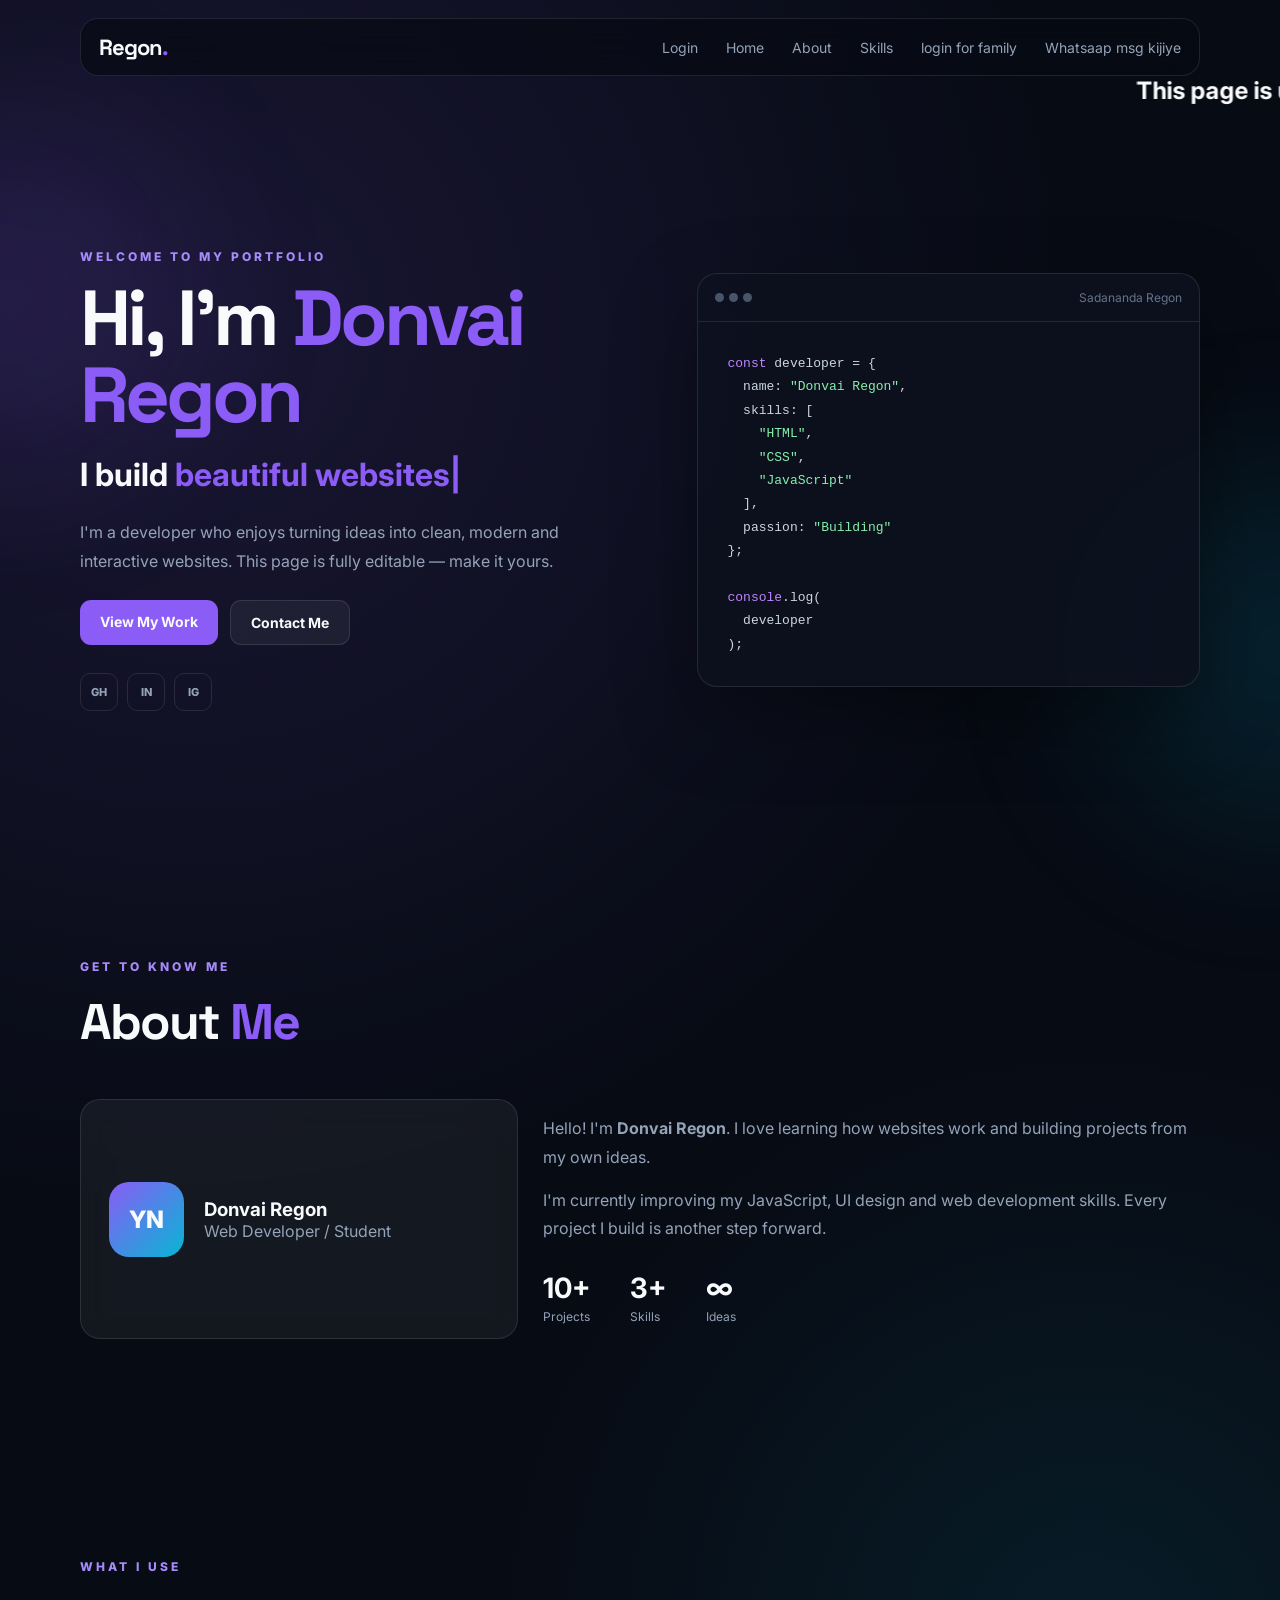
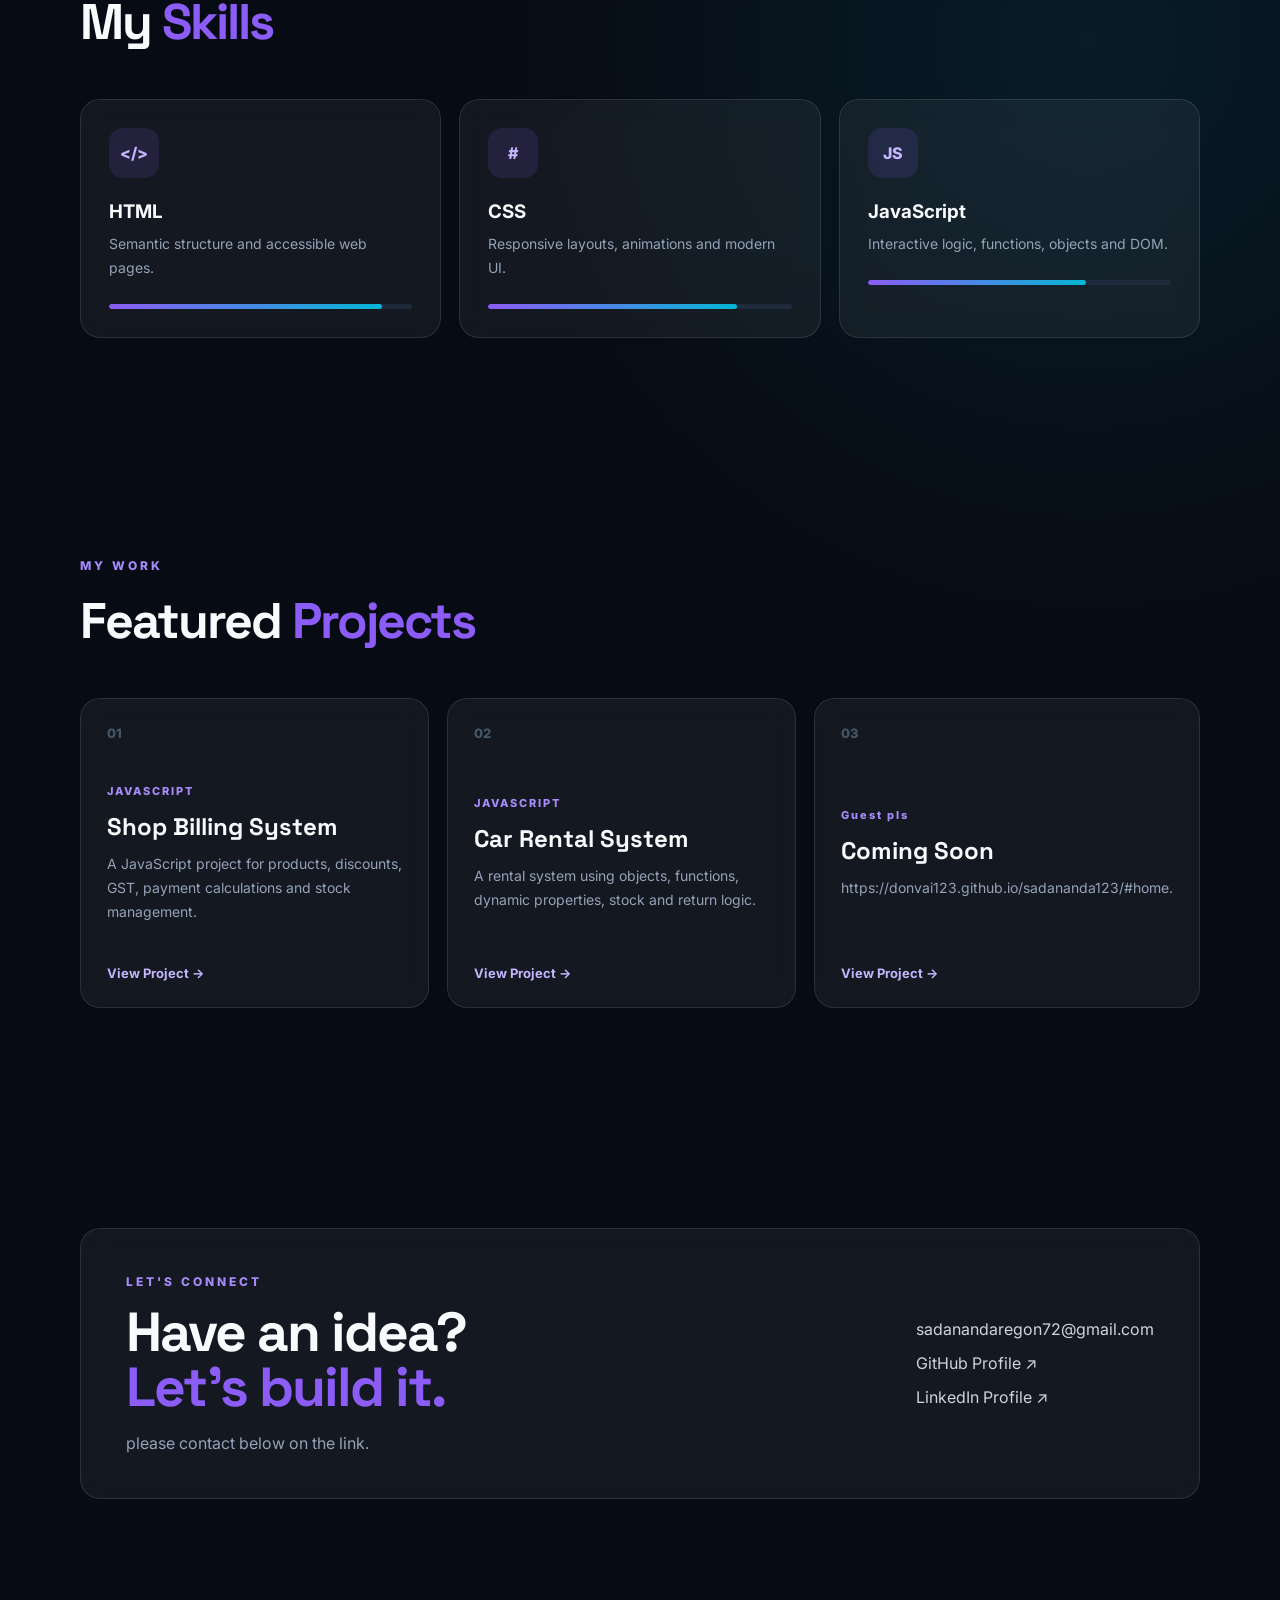
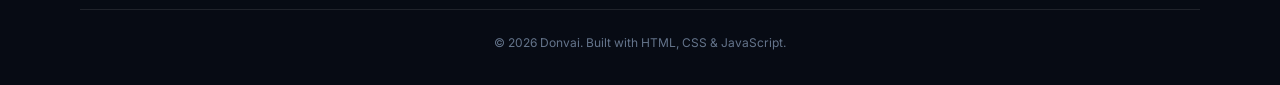
==== index.html @ 8dc0e6aa "Update login link for family to use full URL" ====
<!DOCTYPE html>
<html lang="en">
<head>
    <meta charset="UTF-8">
    <meta name="viewport" content="width=device-width, initial-scale=1.0">
    <meta name="description" content="Personal portfolio website">
    <title>Welcome To Donvai Regon | sada.regon</title>
 <link rel="stylesheet"href="style.css">
</head>
<body>

    <div class="bg-glow glow-one"></div>
    <div class="bg-glow glow-two"></div>

    <header class="navbar">
        <a href="#home" class="logo">Regon<span>.</span></a>
        

        <button class="menu-btn" id="menuBtn" aria-label="Open menu">
            <span></span><span></span><span></span>
        </button>

        <nav id="navLinks">
            <a href="login">Login</a>
            <a href="https://github.com/Donvai123/regon.sada">Home</a>
            <a href="#about">About</a>
            <a href="#skills">Skills</a>
            <a href="https://donvai123.github.io/regon.sada/donl/index2.html">login for family</a>
            <a href="https://wa.me/917086222528" target="_blank">Whatsaap msg kijiye</a>
        </nav>
    </header>
    <h2>
            <marquee style=color:"purple">This page is under maintanance and I'm still working on this page.  এই পেজটো বৰ্তমান আপদেট চলি আছে ।</marquee>
        </h2>

    <main>
        <section class="hero section" id="home">
            <div class="hero-content">
                <p class="eyebrow">WELCOME TO MY PORTFOLIO</p>
                <h1>Hi, I'm <span>Donvai Regon</span></h1>
                <h2>I build <span id="typingText"></span><span class="cursor">|</span></h2>
                <p class="hero-text">
                    I'm a developer who enjoys turning ideas into clean, modern and
                    interactive websites. This page is fully editable — make it yours.
                </p>

                <div class="hero-buttons">
                    <a href="#projects" class="btn primary">View My Work</a>
                    <a href="#contact" class="btn secondary">Contact Me</a>
                </div>

                <div class="socials">
                    <a href="#" aria-label="GitHub">GH</a>
                    <a href="#" aria-label="LinkedIn">IN</a>
                    <a href="#" aria-label="Instagram">IG</a>
                </div>
            </div>

            <div class="hero-card">
                <div class="code-window">
                    <div class="window-top">
                        <div><i></i><i></i><i></i></div>
                        <span>Sadananda Regon</span>
                    </div>
                    <pre><code><span class="purple">const</span> developer = {
  name: <span class="green">"Donvai Regon"</span>,
  skills: [
    <span class="green">"HTML"</span>,
    <span class="green">"CSS"</span>,
    <span class="green">"JavaScript"</span>
  ],
  passion: <span class="green">"Building"</span>
};

<span class="purple">console</span>.log(
  developer
);</code></pre>
                </div>
            </div>
        </section>

        <section class="section about" id="about">
            <div class="section-heading">
                <p class="eyebrow">GET TO KNOW ME</p>
                <h2>About <span>Me</span></h2>
            </div>

            <div class="about-grid">
                <div class="about-card">
                    <div class="profile-placeholder">YN</div>
                    <div>
                        <h3>Donvai Regon</h3>
                        <p>Web Developer / Student</p>
                    </div>
                </div>

                <div class="about-text">
                    <p>
                        Hello! I'm <strong>Donvai Regon</strong>. I love learning how websites
                        work and building projects from my own ideas.
                    </p>
                    <p>
                        I'm currently improving my JavaScript, UI design and web development
                        skills. Every project I build is another step forward.
                    </p>

                    <div class="stats">
                        <div><strong>10+</strong><span>Projects</span></div>
                        <div><strong>3+</strong><span>Skills</span></div>
                        <div><strong>∞</strong><span>Ideas</span></div>
                    </div>
                </div>
            </div>
        </section>

        <section class="section" id="skills">
            <div class="section-heading">
                <p class="eyebrow">WHAT I USE</p>
                <h2>My <span>Skills</span></h2>
            </div>

            <div class="skills-grid">
                <div class="skill-card">
                    <div class="skill-icon">&lt;/&gt;</div>
                    <h3>HTML</h3>
                    <p>Semantic structure and accessible web pages.</p>
                    <div class="skill-bar"><span style="width: 90%"></span></div>
                </div>

                <div class="skill-card">
                    <div class="skill-icon">#</div>
                    <h3>CSS</h3>
                    <p>Responsive layouts, animations and modern UI.</p>
                    <div class="skill-bar"><span style="width: 82%"></span></div>
                </div>

                <div class="skill-card">
                    <div class="skill-icon">JS</div>
                    <h3>JavaScript</h3>
                    <p>Interactive logic, functions, objects and DOM.</p>
                    <div class="skill-bar"><span style="width: 72%"></span></div>
                </div>
            </div>
        </section>

        <section class="section" id="projects">
            <div class="section-heading">
                <p class="eyebrow">MY WORK</p>
                <h2>Featured <span>Projects</span></h2>
            </div>

            <div class="projects-grid">
                <article class="project-card">
                    <div class="project-number">01</div>
                    <div>
                        <p class="project-tag">JAVASCRIPT</p>
                        <h3>Shop Billing System</h3>
                        <p>
                            A JavaScript project for products, discounts, GST,
                            payment calculations and stock management.
                        </p>
                    </div>
                    <a href="#" class="project-link">View Project →</a>
                </article>

                <article class="project-card">
                    <div class="project-number">02</div>
                    <div>
                        <p class="project-tag">JAVASCRIPT</p>
                        <h3>Car Rental System</h3>
                        <p>
                            A rental system using objects, functions, dynamic
                            properties, stock and return logic.
                        </p>
                    </div>
                    <a href="#" class="project-link">View Project →</a>
                </article>

                <article class="project-card">
                    <div class="project-number">03</div>
                    <div>
                        <p class="project-tag">Guest pls</p>
                        <h3>Coming Soon</h3>
                        <p>
                            https://donvai123.github.io/sadananda123/#home.
                        </p>
                    </div>
                    <a href="#" class="project-link">View Project →</a>
                </article>
            </div>
        </section>

        <section class="section contact" id="contact">
            <div class="contact-box">
                <div>
                    <p class="eyebrow">LET'S CONNECT</p>
                    <h2>Have an idea?<br><span>Let's build it.</span></h2>
                    <p>please contact below on the link.</p>
                </div>

                <div class="contact-details">
                    <a href="mailto:you@example.com">sadanandaregon72@gmail.com</a>
                    <a href="#" target="_blank">GitHub Profile ↗</a>
                    <a href="#" target="_blank">LinkedIn Profile ↗</a>
                </div>
            </div>
        </section>
    </main>

    <footer>
        <p>© <span id="year"></span> Donvai. Built with HTML, CSS & JavaScript.</p>
    </footer>

    <button id="topBtn" class="top-btn" aria-label="Back to top">↑</button>

    <script>
        const typingText = document.getElementById("typingText");
const words = [
"beautiful websites",
"JavaScript projects",
"creative ideas",
"modern experiences"
];
let wordIndex = 0;
let charIndex = 0;
let deleting = false;
function typeEffect() {
const word = words[wordIndex];
 if (!deleting) {
typingText.textContent = word.substring(0, charIndex + 1);
charIndex++;
 if (charIndex === word.length) {
deleting = true;
setTimeout(typeEffect, 1300);
return;
}
} else {
typingText.textContent = word.substring(0, charIndex - 1);
charIndex--;
 if (charIndex === 0) {
deleting = false;
wordIndex = (wordIndex + 1) % words.length;
}
}
 setTimeout(typeEffect, deleting ? 45 : 80);
}
typeEffect();
const menuBtn = document.getElementById("menuBtn");
const navLinks = document.getElementById("navLinks");menuBtn.addEventListener("click", () => {
navLinks.classList.toggle("open");
});
document.querySelectorAll("#navLinks a").forEach(link => {
link.addEventListener("click", () => {
navLinks.classList.remove("open");
});
});
const topBtn = document.getElementById("topBtn");
window.addEventListener("scroll", () => {
if (window.scrollY > 450) {
topBtn.classList.add("show");
} else {
topBtn.classList.remove("show");
}
});
topBtn.addEventListener("click", () => {
window.scrollTo({
top: 0,
behavior: "smooth"
});
});
document.getElementById("year").textContent = new Date().getFullYear();
    </script>
</body>
</html>
---- style.css ----
@import url('https://fonts.googleapis.com/css2?family=Inter:wght@400;500;600;700;800&family=Space+Grotesk:wght@500;600;700&display=swap');

* {
    box-sizing: border-box;
    margin: 0;
    padding: 0;
}

html {
    scroll-behavior: smooth;
}

:root {
    --bg: #070b14;
    --card: rgba(255, 255, 255, 0.055);
    --border: rgba(255, 255, 255, 0.10);
    --text: #f8fafc;
    --muted: #94a3b8;
    --accent: #8b5cf6;
    --accent-2: #06b6d4;
}

body {
    min-height: 100vh;
    background:
        radial-gradient(circle at 15% 10%, rgba(139, 92, 246, 0.14), transparent 28%),
        radial-gradient(circle at 85% 50%, rgba(6, 182, 212, 0.10), transparent 30%),
        var(--bg);
    color: var(--text);
    font-family: "Inter", sans-serif;
    overflow-x: hidden;
}

a {
    color: inherit;
    text-decoration: none;
}

.bg-glow {
    position: fixed;
    width: 320px;
    height: 320px;
    border-radius: 50%;
    filter: blur(100px);
    opacity: .16;
    pointer-events: none;
    z-index: -1;
}

.glow-one {
    background: var(--accent);
    top: 15%;
    left: -160px;
}

.glow-two {
    background: var(--accent-2);
    right: -160px;
    bottom: 10%;
}

.navbar {
    width: min(1120px, 92%);
    margin: 18px auto 0;
    padding: 14px 18px;
    border: 1px solid var(--border);
    border-radius: 18px;
    background: rgba(7, 11, 20, .72);
    backdrop-filter: blur(18px);
    display: flex;
    align-items: center;
    justify-content: space-between;
    position: sticky;
    top: 15px;
    z-index: 100;
}

.logo {
    font-family: "Space Grotesk", sans-serif;
    font-size: 22px;
    font-weight: 800;
    letter-spacing: -1px;
}

.logo span,
.section-heading span,
.hero h1 span,
.hero h2 span,
.contact-box h2 span {
    color: var(--accent);
}

nav {
    display: flex;
    gap: 28px;
}

nav a {
    color: var(--muted);
    font-size: 14px;
    transition: .25s;
}

nav a:hover {
    color: white;
}

.menu-btn {
    display: none;
    background: none;
    border: 0;
    cursor: pointer;
}

.menu-btn span {
    display: block;
    width: 25px;
    height: 2px;
    background: white;
    margin: 5px;
}

.section {
    width: min(1120px, 92%);
    margin: auto;
    padding: 110px 0;
}

.hero {
    min-height: 82vh;
    display: grid;
    grid-template-columns: 1.05fr .95fr;
    align-items: center;
    gap: 60px;
}

.eyebrow {
    color: #a78bfa;
    font-size: 12px;
    font-weight: 800;
    letter-spacing: 3px;
    margin-bottom: 16px;
}

.hero h1 {
    font-family: "Space Grotesk", sans-serif;
    font-size: clamp(45px, 7vw, 78px);
    line-height: .98;
    letter-spacing: -4px;
}

.hero h2 {
    margin-top: 22px;
    font-size: clamp(22px, 3vw, 32px);
}

.cursor {
    color: var(--accent-2);
    animation: blink .8s infinite;
}

@keyframes blink {
    50% { opacity: 0; }
}

.hero-text {
    max-width: 600px;
    color: var(--muted);
    line-height: 1.8;
    margin: 24px 0;
}

.hero-buttons {
    display: flex;
    flex-wrap: wrap;
    gap: 12px;
}

.btn {
    padding: 13px 20px;
    border-radius: 11px;
    font-weight: 700;
    font-size: 14px;
    transition: .25s;
}

.btn.primary {
    background: var(--accent);
}

.btn.primary:hover {
    transform: translateY(-3px);
    box-shadow: 0 12px 35px rgba(139, 92, 246, .3);
}

.btn.secondary {
    border: 1px solid var(--border);
    background: var(--card);
}

.btn.secondary:hover {
    border-color: rgba(139, 92, 246, .5);
    transform: translateY(-3px);
}

.socials {
    display: flex;
    gap: 9px;
    margin-top: 28px;
}

.socials a {
    width: 38px;
    height: 38px;
    display: grid;
    place-items: center;
    border: 1px solid var(--border);
    border-radius: 10px;
    color: var(--muted);
    font-size: 11px;
    font-weight: 800;
    transition: .25s;
}

.socials a:hover {
    color: white;
    border-color: var(--accent);
    transform: translateY(-3px);
}

.hero-card {
    animation: float 5s ease-in-out infinite;
}

@keyframes float {
    50% { transform: translateY(-10px); }
}

.code-window {
    overflow: hidden;
    border: 1px solid var(--border);
    border-radius: 20px;
    background: rgba(13, 18, 30, .88);
    box-shadow: 0 30px 80px rgba(0, 0, 0, .35);
}

.window-top {
    height: 48px;
    padding: 0 17px;
    border-bottom: 1px solid var(--border);
    display: flex;
    align-items: center;
    justify-content: space-between;
    color: #64748b;
    font-size: 12px;
}

.window-top i {
    display: inline-block;
    width: 9px;
    height: 9px;
    border-radius: 50%;
    background: #475569;
    margin-right: 5px;
}

pre {
    padding: 30px;
    overflow-x: auto;
    color: #cbd5e1;
    line-height: 1.8;
    font-size: 13px;
}

.purple { color: #c084fc; }
.green { color: #86efac; }

.section-heading {
    margin-bottom: 45px;
}

.section-heading h2 {
    font-family: "Space Grotesk", sans-serif;
    font-size: clamp(35px, 5vw, 50px);
    letter-spacing: -2px;
}

.about-grid {
    display: grid;
    grid-template-columns: .8fr 1.2fr;
    gap: 25px;
}

.about-card,
.skill-card,
.project-card,
.contact-box {
    border: 1px solid var(--border);
    background: var(--card);
    backdrop-filter: blur(14px);
    border-radius: 20px;
}

.about-card {
    padding: 28px;
    display: flex;
    align-items: center;
    gap: 20px;
}

.profile-placeholder {
    width: 75px;
    height: 75px;
    border-radius: 20px;
    display: grid;
    place-items: center;
    background: linear-gradient(135deg, var(--accent), var(--accent-2));
    font-size: 24px;
    font-weight: 800;
}

.about-card p,
.about-text p {
    color: var(--muted);
}

.about-text {
    padding: 15px 0;
}

.about-text p {
    line-height: 1.8;
    margin-bottom: 14px;
}

.stats {
    display: flex;
    gap: 40px;
    margin-top: 28px;
}

.stats div {
    display: flex;
    flex-direction: column;
}

.stats strong {
    font-size: 28px;
}

.stats span {
    color: var(--muted);
    font-size: 12px;
    margin-top: 4px;
}

.skills-grid,
.projects-grid {
    display: grid;
    grid-template-columns: repeat(3, 1fr);
    gap: 18px;
}

.skill-card {
    padding: 28px;
    transition: .3s;
}

.skill-card:hover,
.project-card:hover {
    transform: translateY(-7px);
    border-color: rgba(139, 92, 246, .45);
}

.skill-icon {
    width: 50px;
    height: 50px;
    border-radius: 14px;
    display: grid;
    place-items: center;
    background: rgba(139, 92, 246, .13);
    color: #c4b5fd;
    font-weight: 800;
    margin-bottom: 22px;
}

.skill-card h3 {
    margin-bottom: 9px;
}

.skill-card p,
.project-card p {
    color: var(--muted);
    line-height: 1.7;
    font-size: 14px;
}

.skill-bar {
    height: 5px;
    background: #1e293b;
    border-radius: 20px;
    overflow: hidden;
    margin-top: 24px;
}

.skill-bar span {
    display: block;
    height: 100%;
    background: linear-gradient(90deg, var(--accent), var(--accent-2));
    border-radius: inherit;
}

.project-card {
    min-height: 310px;
    padding: 26px;
    display: flex;
    flex-direction: column;
    justify-content: space-between;
    transition: .3s;
}

.project-number {
    color: #475569;
    font-size: 13px;
    font-weight: 800;
}

.project-tag {
    color: #a78bfa !important;
    font-size: 11px !important;
    font-weight: 800;
    letter-spacing: 2px;
    margin-bottom: 10px;
}

.project-card h3 {
    font-family: "Space Grotesk", sans-serif;
    font-size: 24px;
    margin-bottom: 10px;
}

.project-link {
    color: #c4b5fd;
    font-size: 13px;
    font-weight: 700;
}

.contact-box {
    padding: 45px;
    display: flex;
    align-items: center;
    justify-content: space-between;
    gap: 30px;
}

.contact-box h2 {
    font-family: "Space Grotesk", sans-serif;
    font-size: clamp(35px, 5vw, 55px);
    line-height: 1;
    letter-spacing: -2px;
}

.contact-box > div > p:last-child {
    color: var(--muted);
    margin-top: 18px;
}

.contact-details {
    display: flex;
    flex-direction: column;
    gap: 14px;
}

.contact-details a {
    color: #cbd5e1;
    transition: .2s;
}

.contact-details a:hover {
    color: #a78bfa;
}

footer {
    width: min(1120px, 92%);
    margin: auto;
    padding: 25px 0 35px;
    border-top: 1px solid var(--border);
    color: #64748b;
    text-align: center;
    font-size: 12px;
}

.top-btn {
    position: fixed;
    right: 22px;
    bottom: 22px;
    width: 43px;
    height: 43px;
    border: 1px solid var(--border);
    border-radius: 12px;
    background: rgba(15, 23, 42, .85);
    color: white;
    cursor: pointer;
    opacity: 0;
    pointer-events: none;
    transition: .25s;
}

.top-btn.show {
    opacity: 1;
    pointer-events: auto;
}

@media (max-width: 800px) {
    .navbar {
        position: sticky;
    }

    .menu-btn {
        display: block;
    }

    nav {
        display: none;
        position: absolute;
        top: 65px;
        left: 0;
        width: 100%;
        padding: 18px;
        border: 1px solid var(--border);
        border-radius: 16px;
        background: rgba(7, 11, 20, .96);
        flex-direction: column;
        gap: 18px;
    }

    nav.open {
        display: flex;
    }

    .hero,
    .about-grid {
        grid-template-columns: 1fr;
    }

    .hero {
        padding-top: 75px;
    }

    .hero-card {
        order: -1;
    }

    .skills-grid,
    .projects-grid {
        grid-template-columns: 1fr;
    }

    .contact-box {
        flex-direction: column;
        align-items: flex-start;
    }

    .section {
        padding: 80px 0;
    }
}

@media (max-width: 480px) {
    .hero h1 {
        letter-spacing: -2px;
    }

    .stats {
        gap: 22px;
    }

    .contact-box {
        padding: 28px;
    }

    pre {
        padding: 20px;
        font-size: 11px;
    }
}
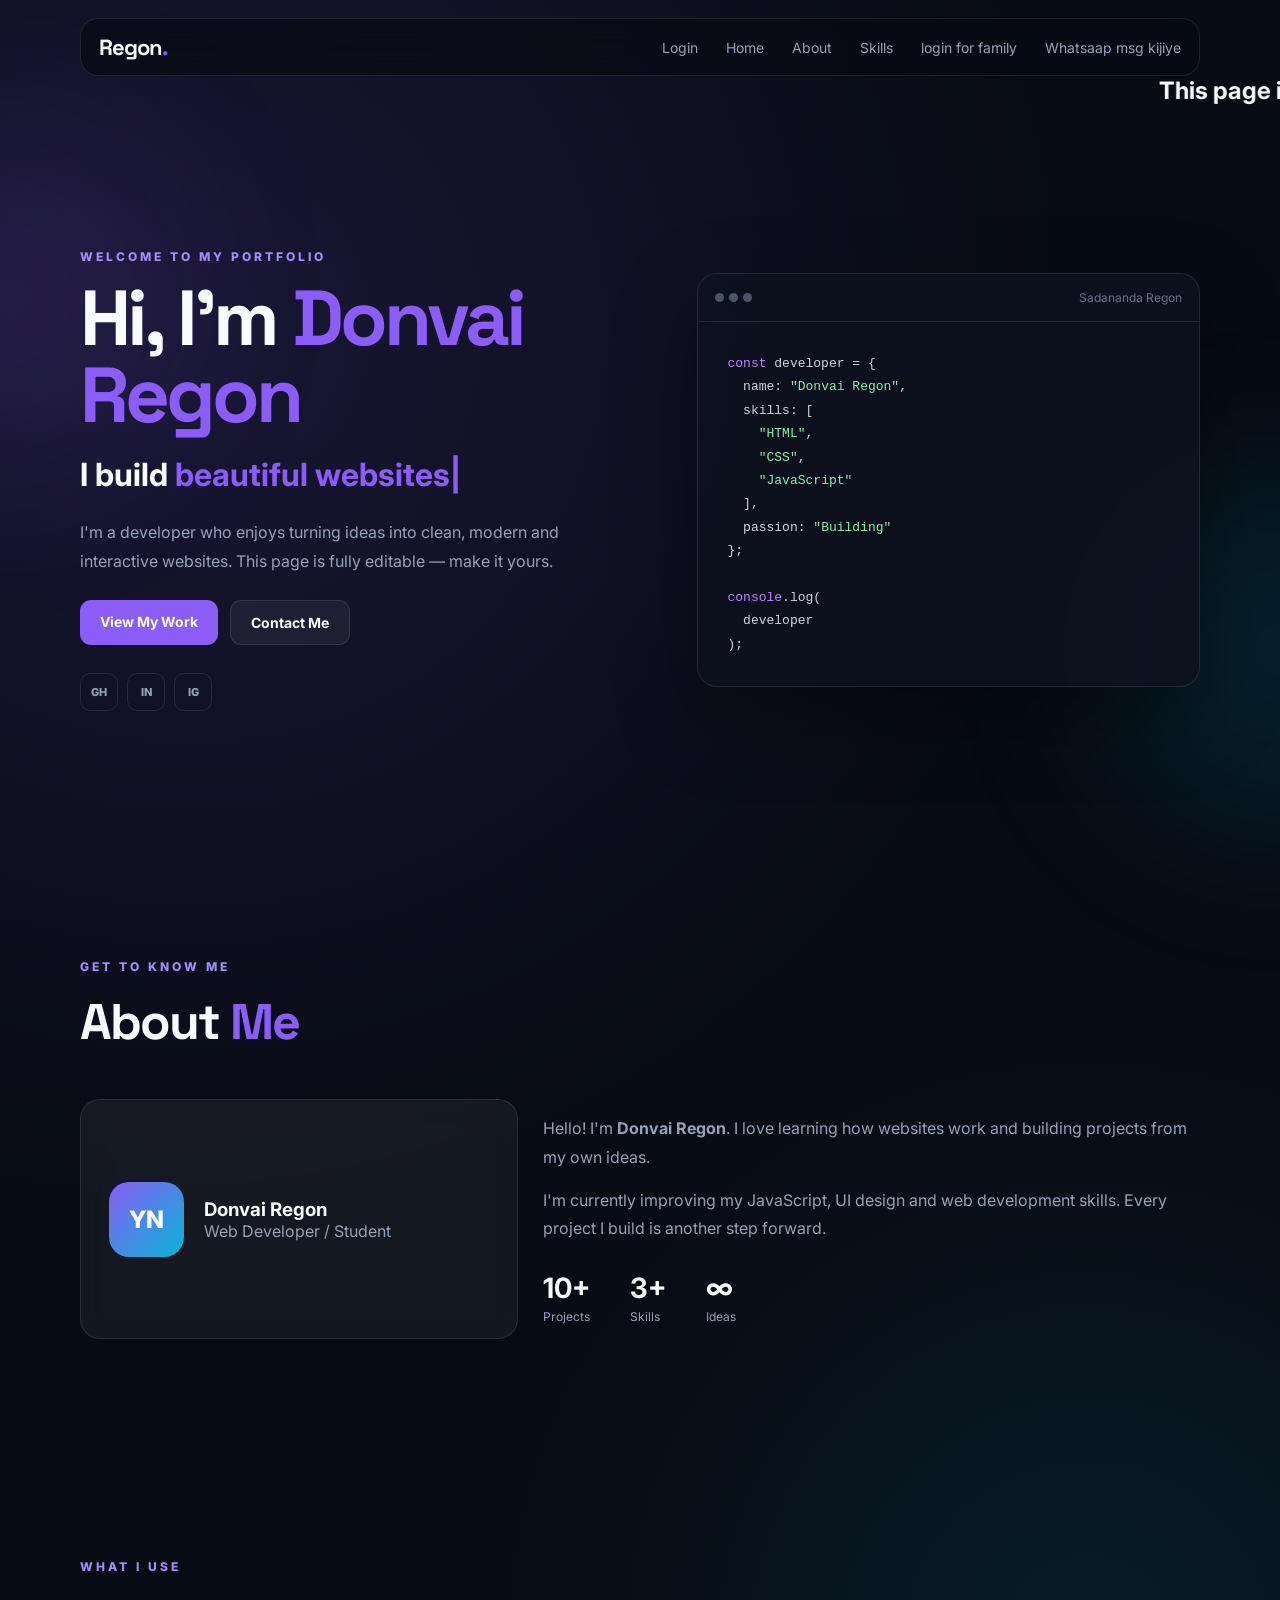
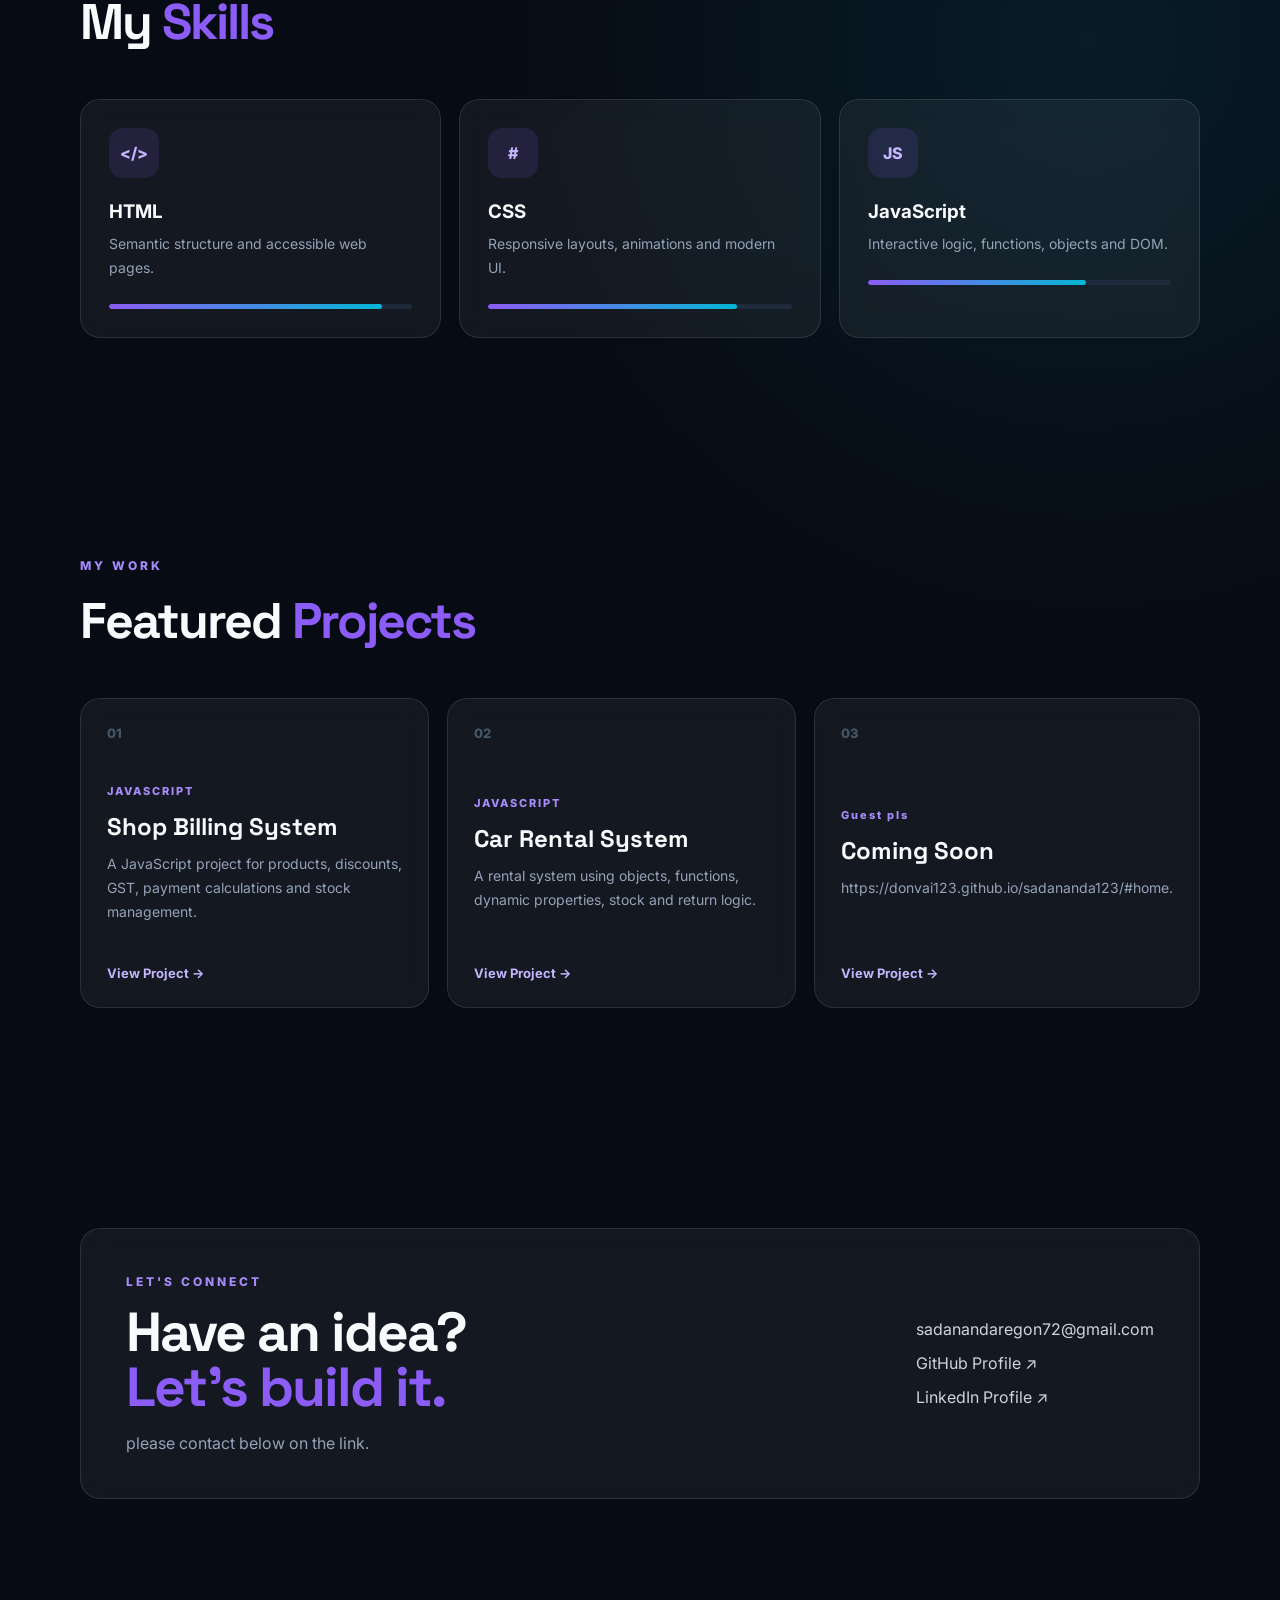
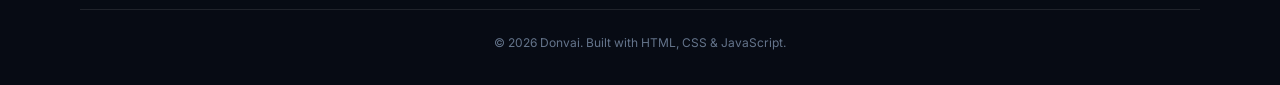
==== commit d2ca1a31: "Update login link for family to GitHub" ====
--- a/index.html
+++ b/index.html
@@ -25,7 +25,7 @@
             <a href="https://github.com/Donvai123/regon.sada">Home</a>
             <a href="#about">About</a>
             <a href="#skills">Skills</a>
-            <a href="https://donvai123.github.io/regon.sada/donl/index2.html">login for family</a>
+            <a href="https://github.com">login for family</a>
             <a href="https://wa.me/917086222528" target="_blank">Whatsaap msg kijiye</a>
         </nav>
     </header>
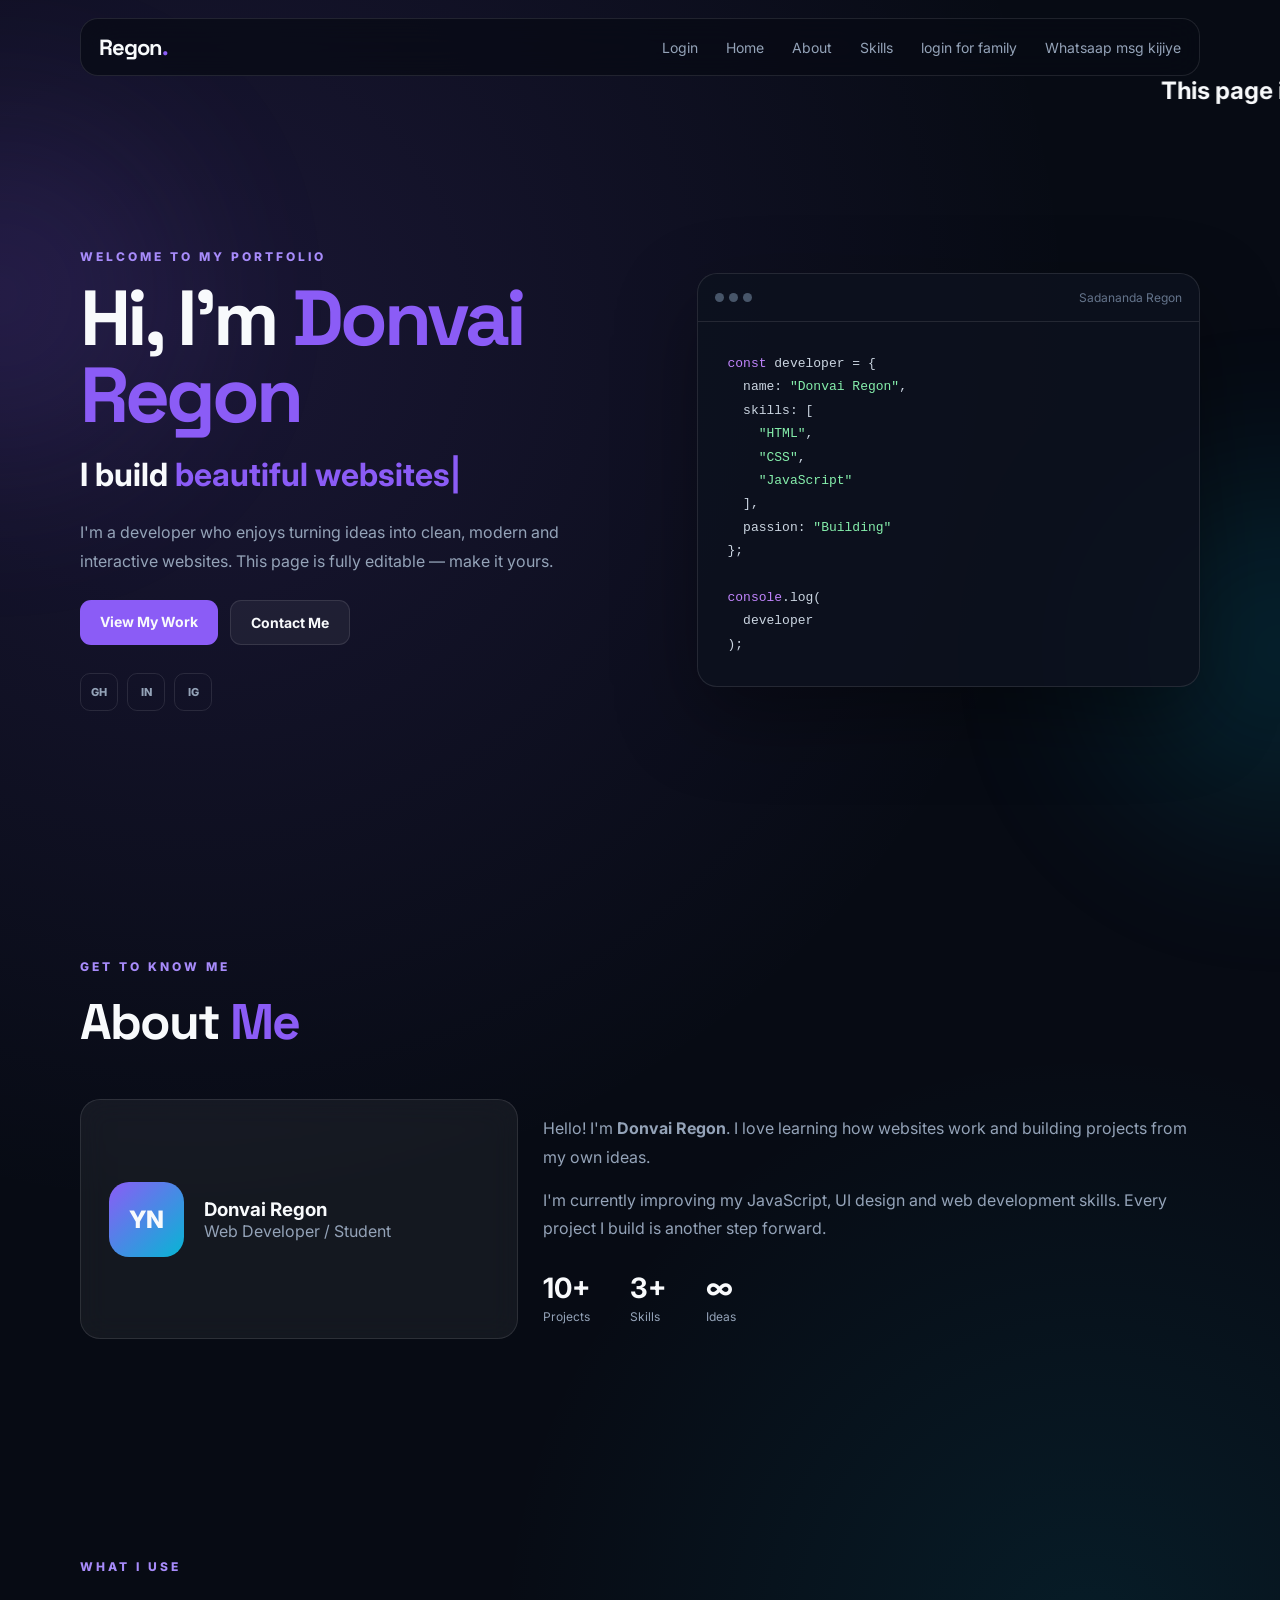
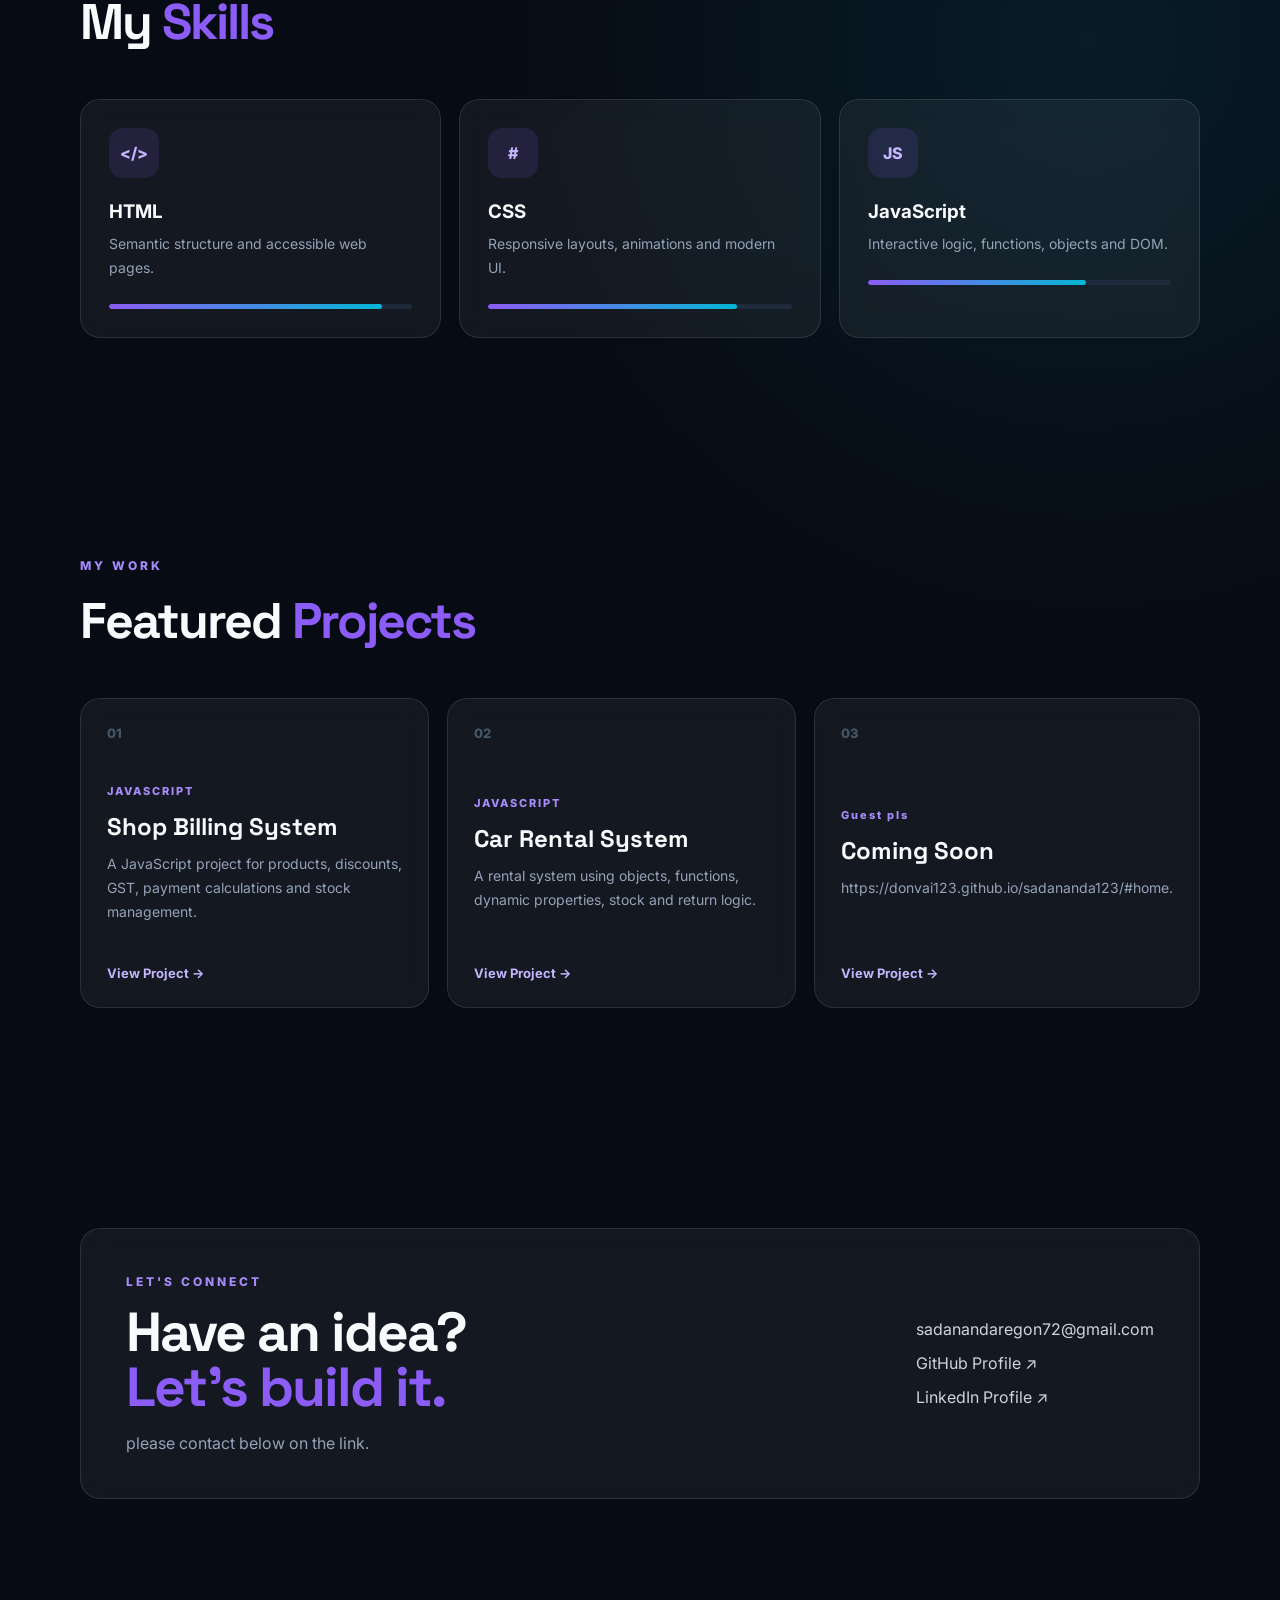
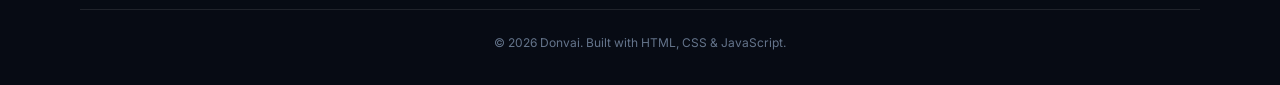
==== commit 8ff48b60: "Update links in index.html" ====
--- a/index.html
+++ b/index.html
@@ -22,10 +22,10 @@
 
         <nav id="navLinks">
             <a href="login">Login</a>
-            <a href="https://github.com/Donvai123/regon.sada">Home</a>
+            <a href="httpsgithub.com">Home</a>
             <a href="#about">About</a>
             <a href="#skills">Skills</a>
-            <a href="https://github.com">login for family</a>
+            <a href="Donvai123/regon.sada/blob/main/donl/index2.html">login for family</a>
             <a href="https://wa.me/917086222528" target="_blank">Whatsaap msg kijiye</a>
         </nav>
     </header>
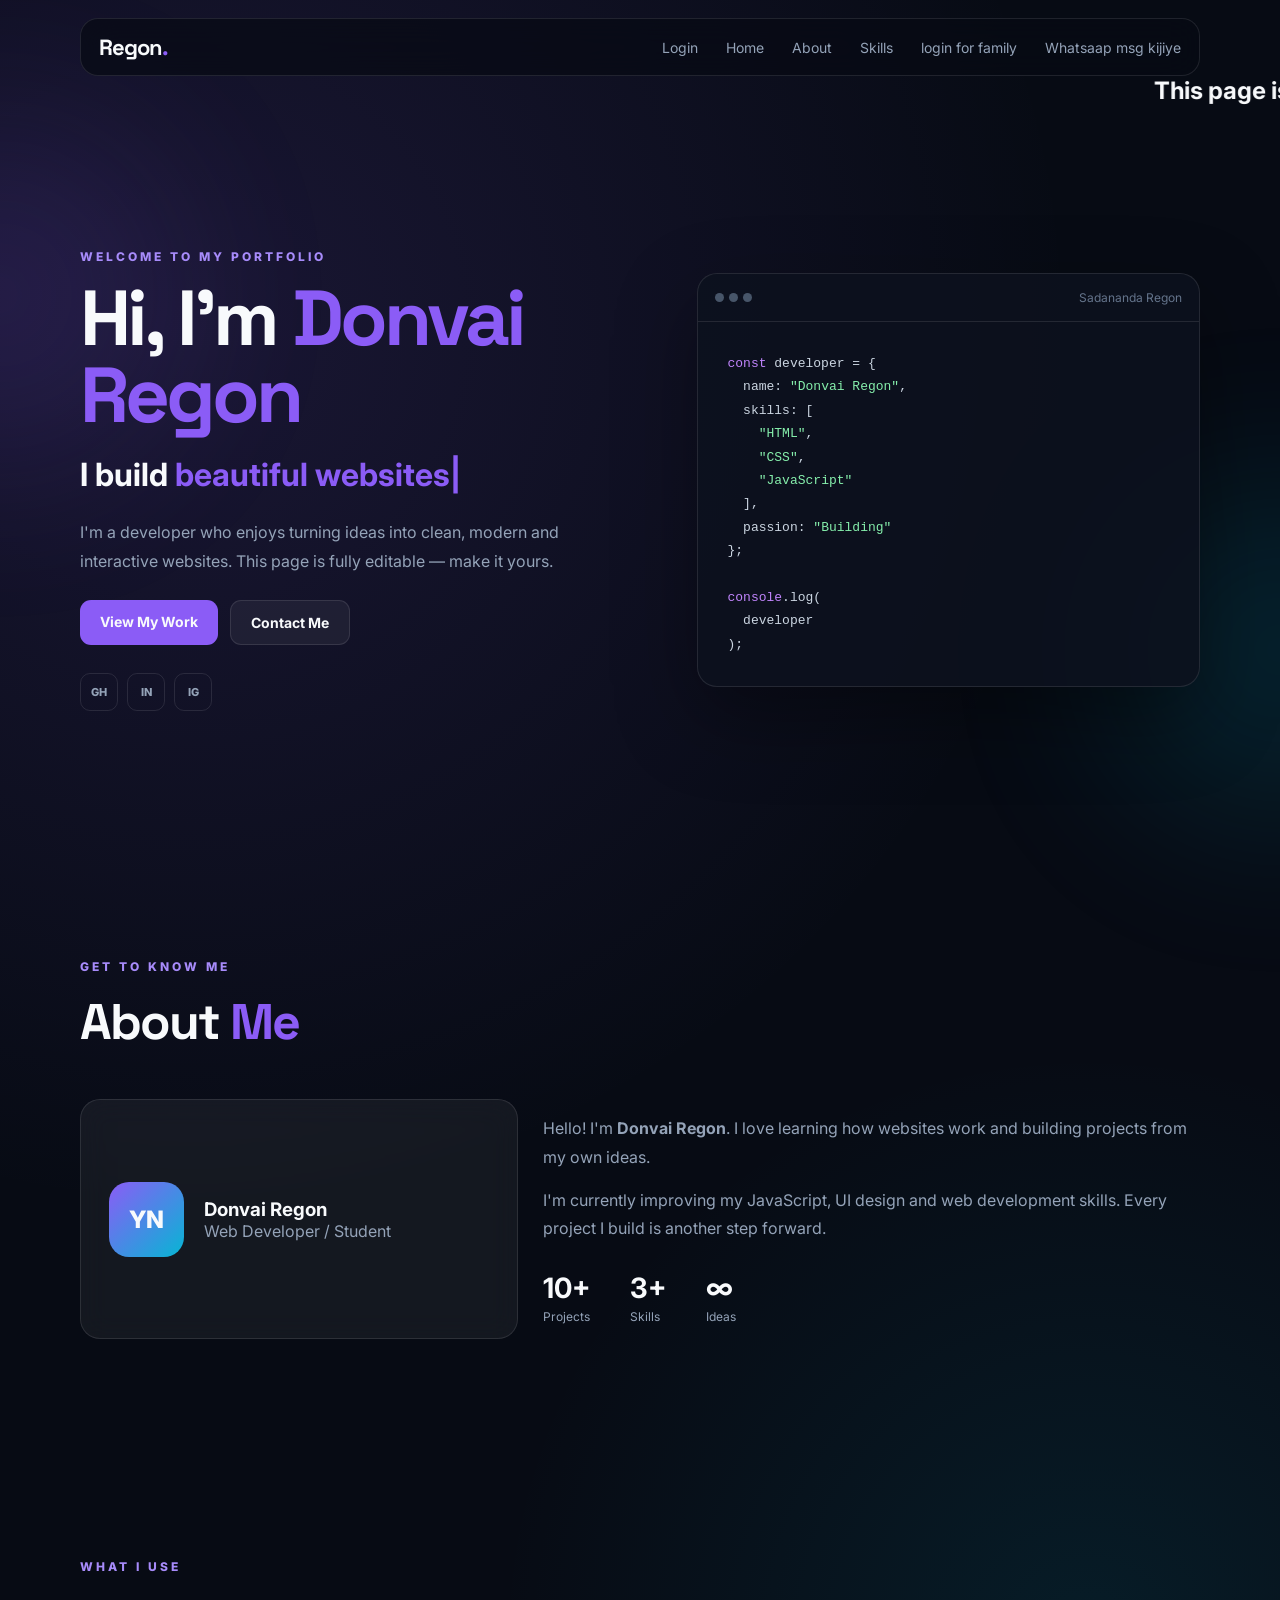
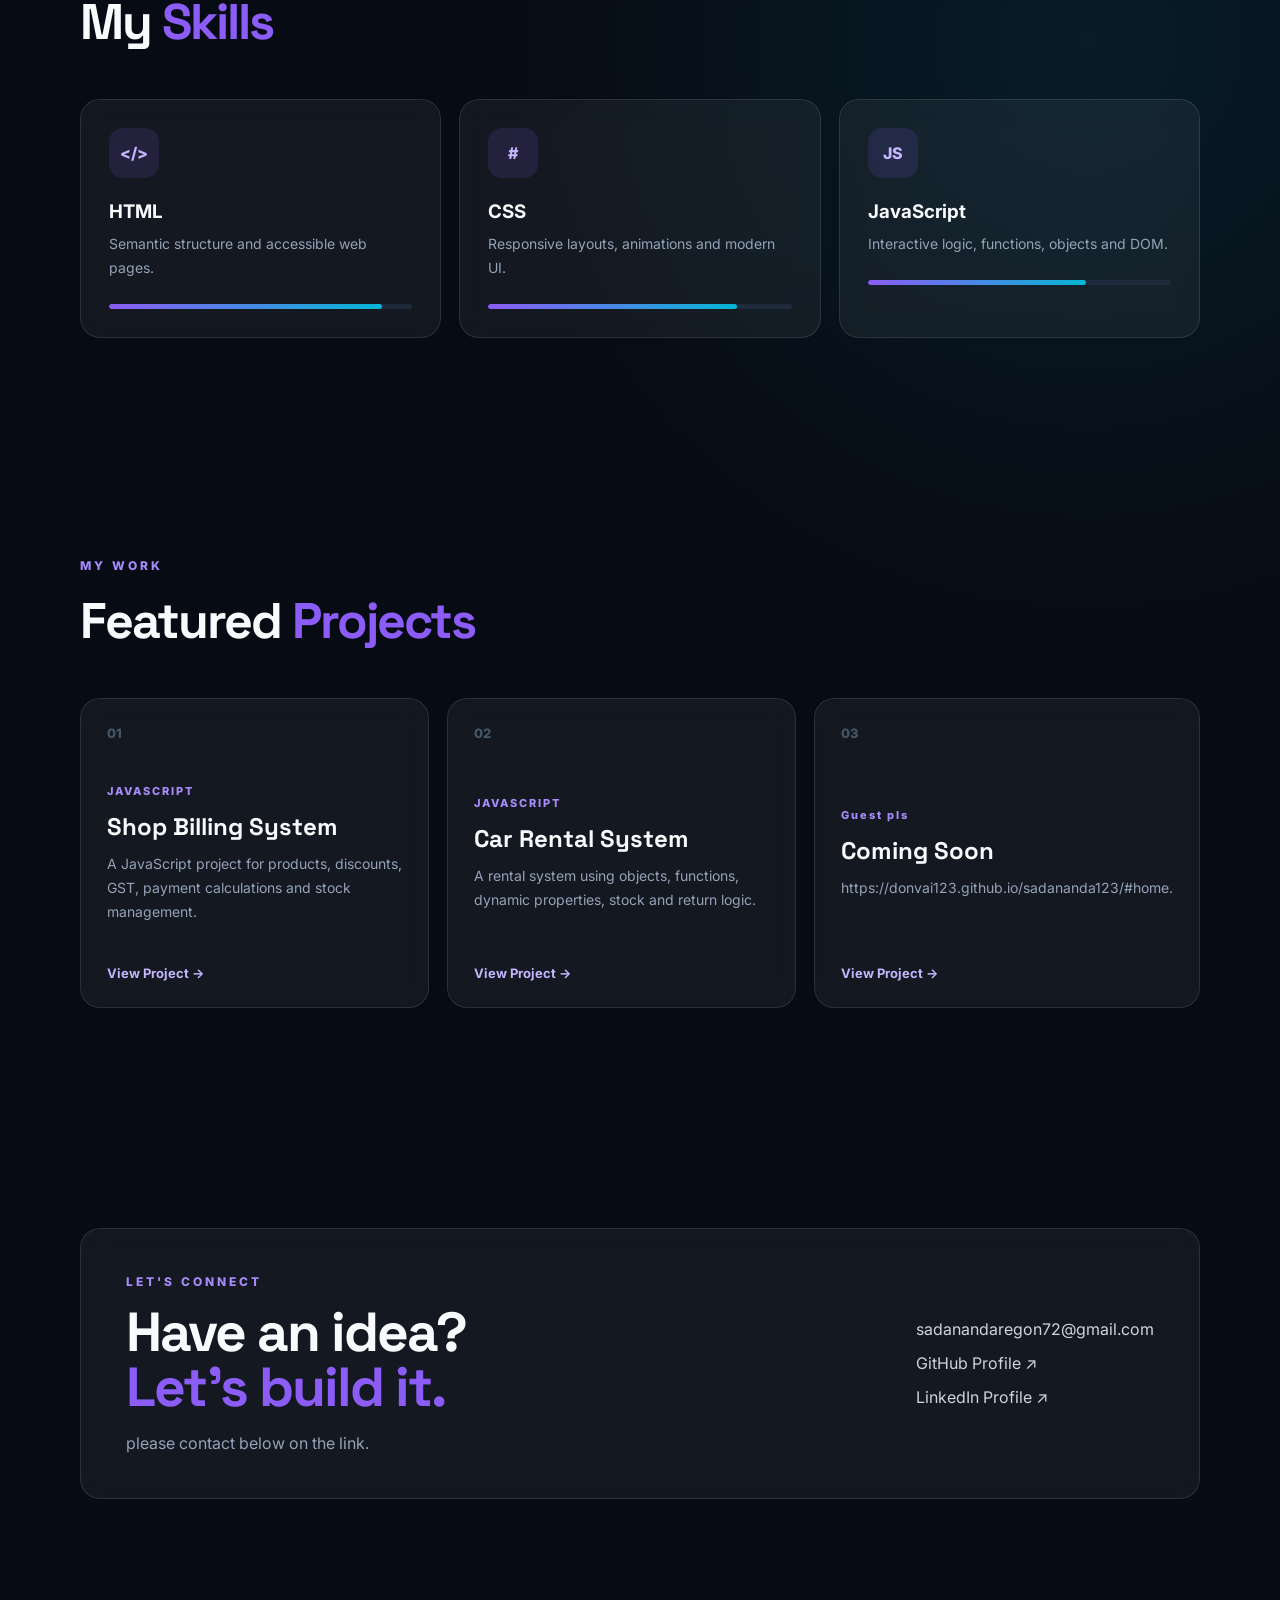
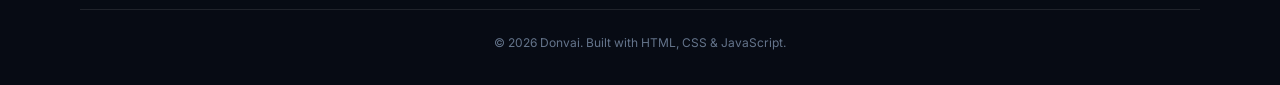
==== commit ae5be962: "Update index.html" ====
--- a/index.html
+++ b/index.html
@@ -25,7 +25,7 @@
             <a href="httpsgithub.com">Home</a>
             <a href="#about">About</a>
             <a href="#skills">Skills</a>
-            <a href="Donvai123/regon.sada/blob/main/donl/index2.html">login for family</a>
+            <a href="Donvai123/regon.sada/blob/index2.html">login for family</a>
             <a href="https://wa.me/917086222528" target="_blank">Whatsaap msg kijiye</a>
         </nav>
     </header>
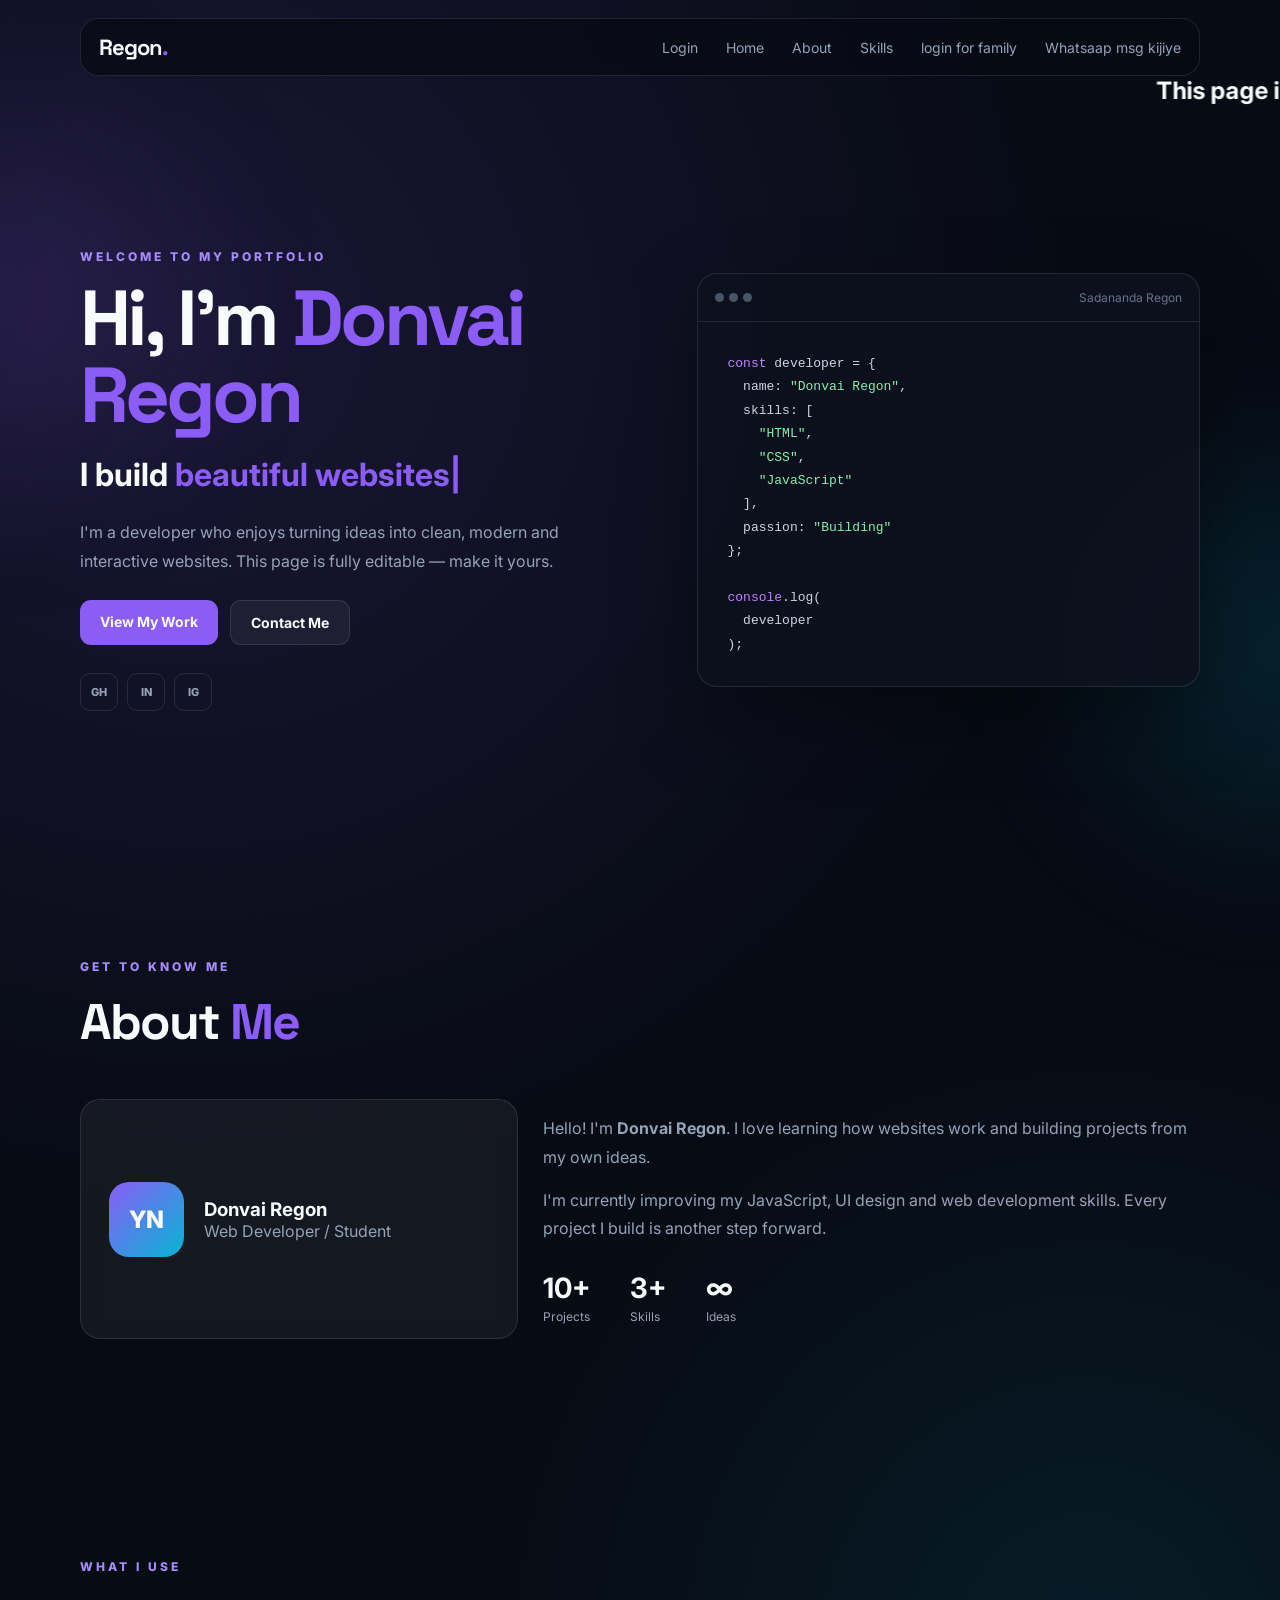
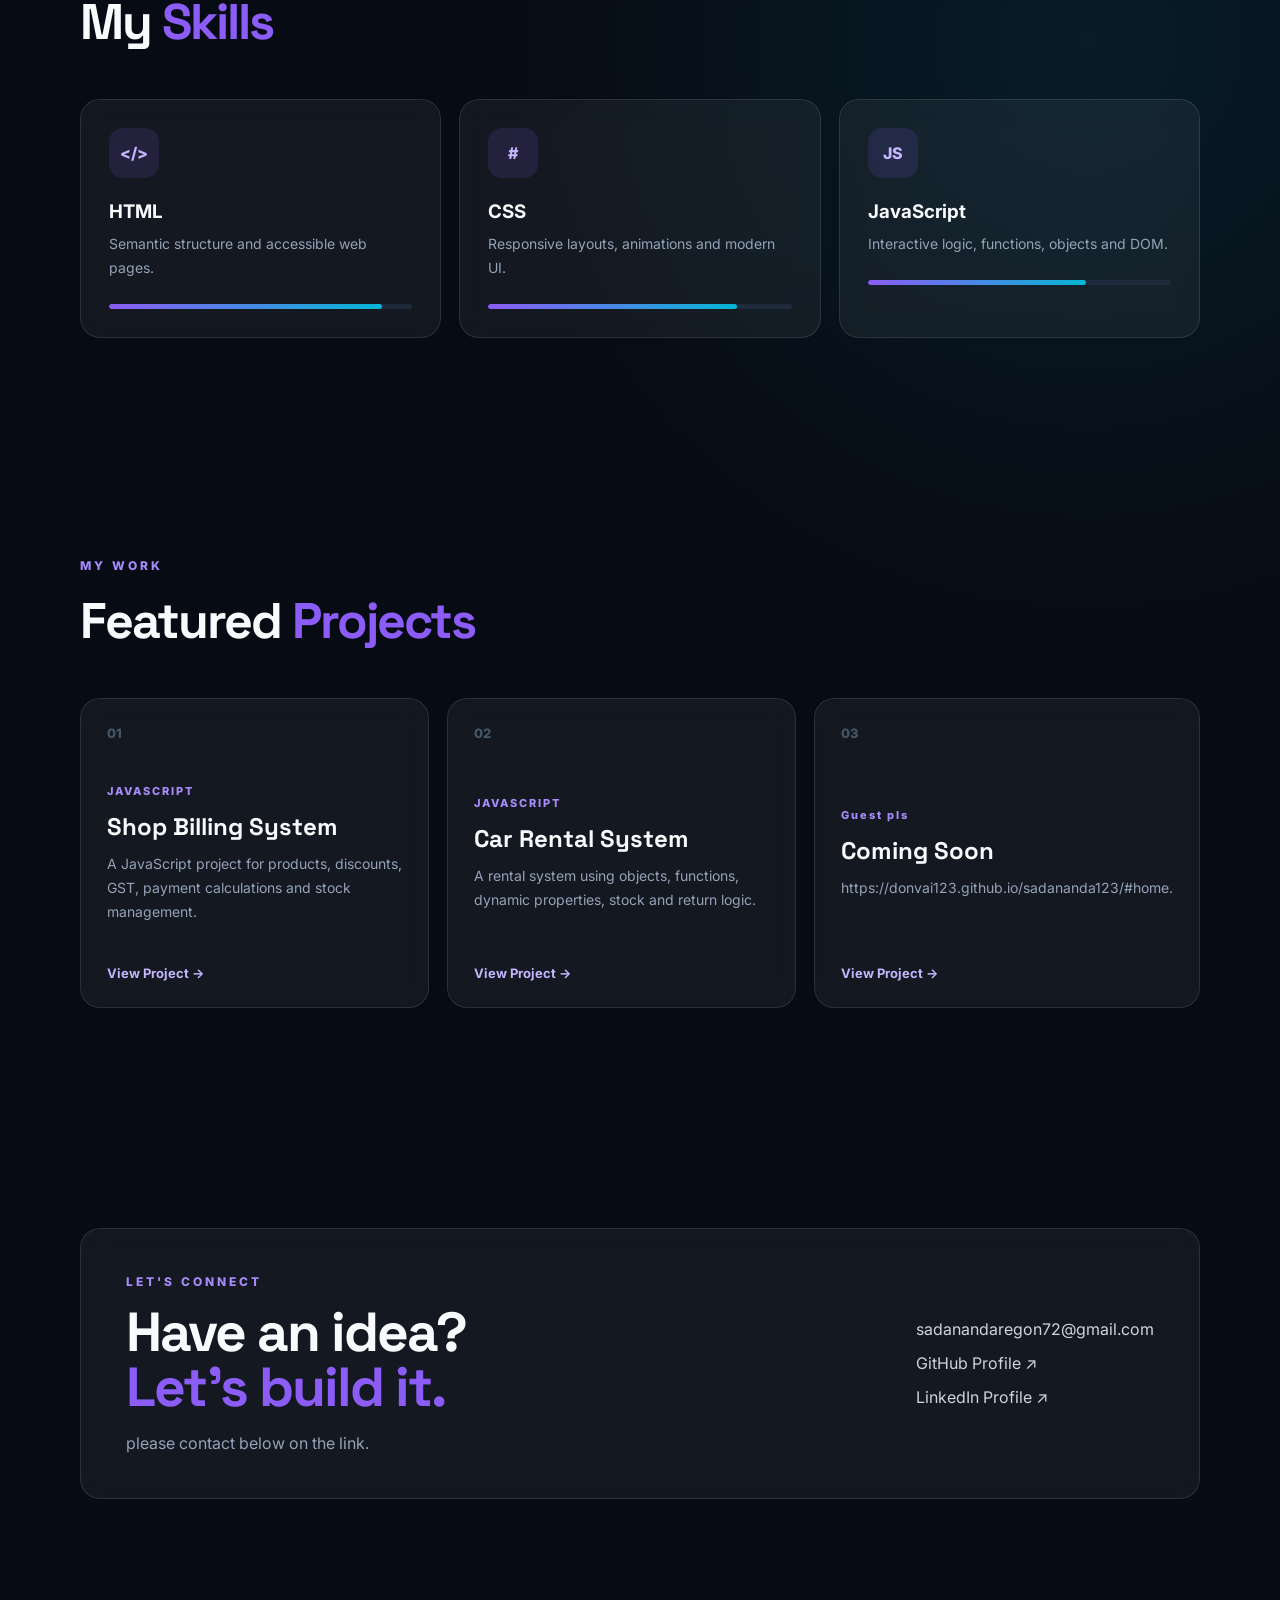
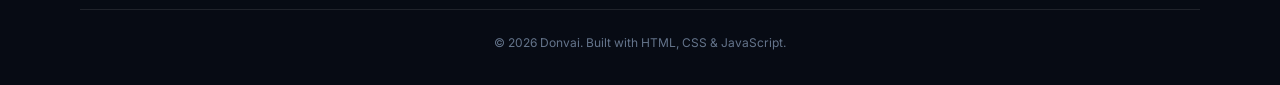
==== commit 9d42450c: "Update link to login for family page" ====
--- a/index.html
+++ b/index.html
@@ -25,7 +25,7 @@
             <a href="httpsgithub.com">Home</a>
             <a href="#about">About</a>
             <a href="#skills">Skills</a>
-            <a href="Donvai123/regon.sada/blob/index2.html">login for family</a>
+            <a href="Donvai123/regon.sada/blob/main/donl/index2.html">login for family</a>
             <a href="https://wa.me/917086222528" target="_blank">Whatsaap msg kijiye</a>
         </nav>
     </header>
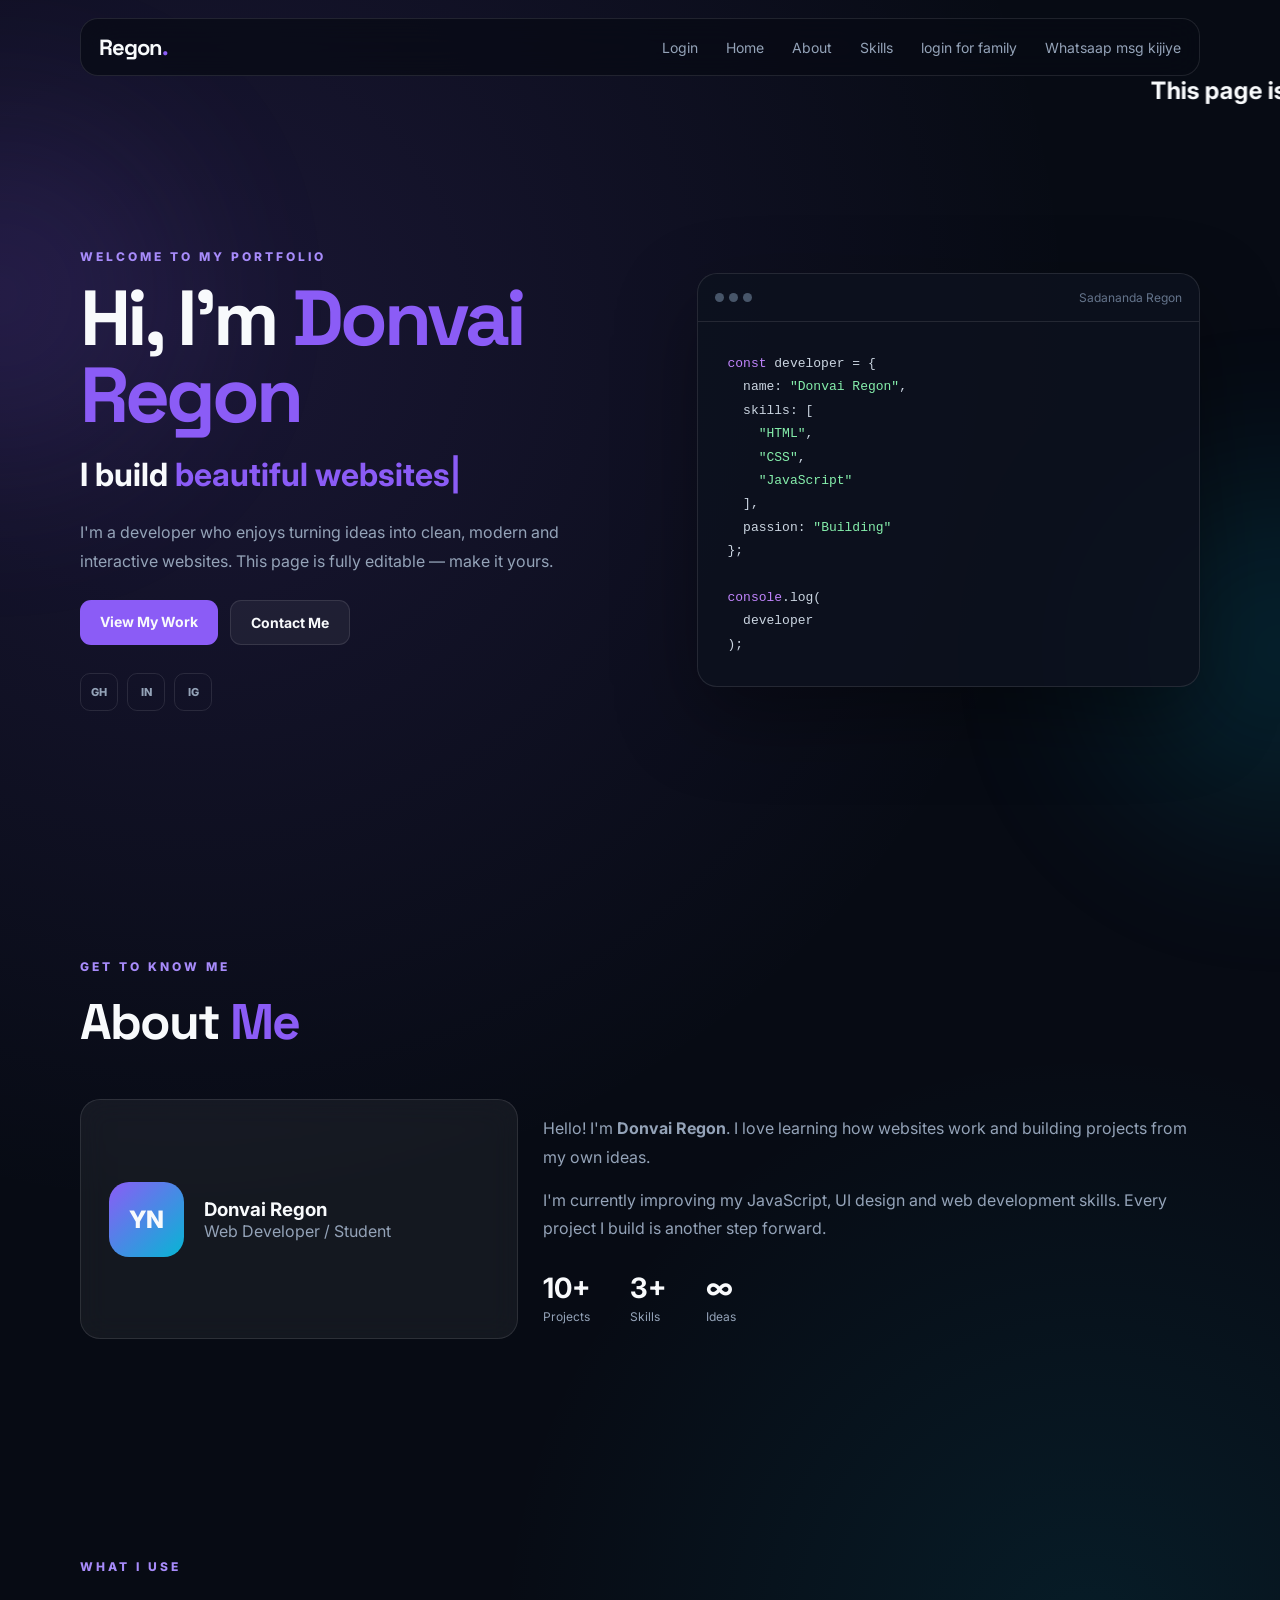
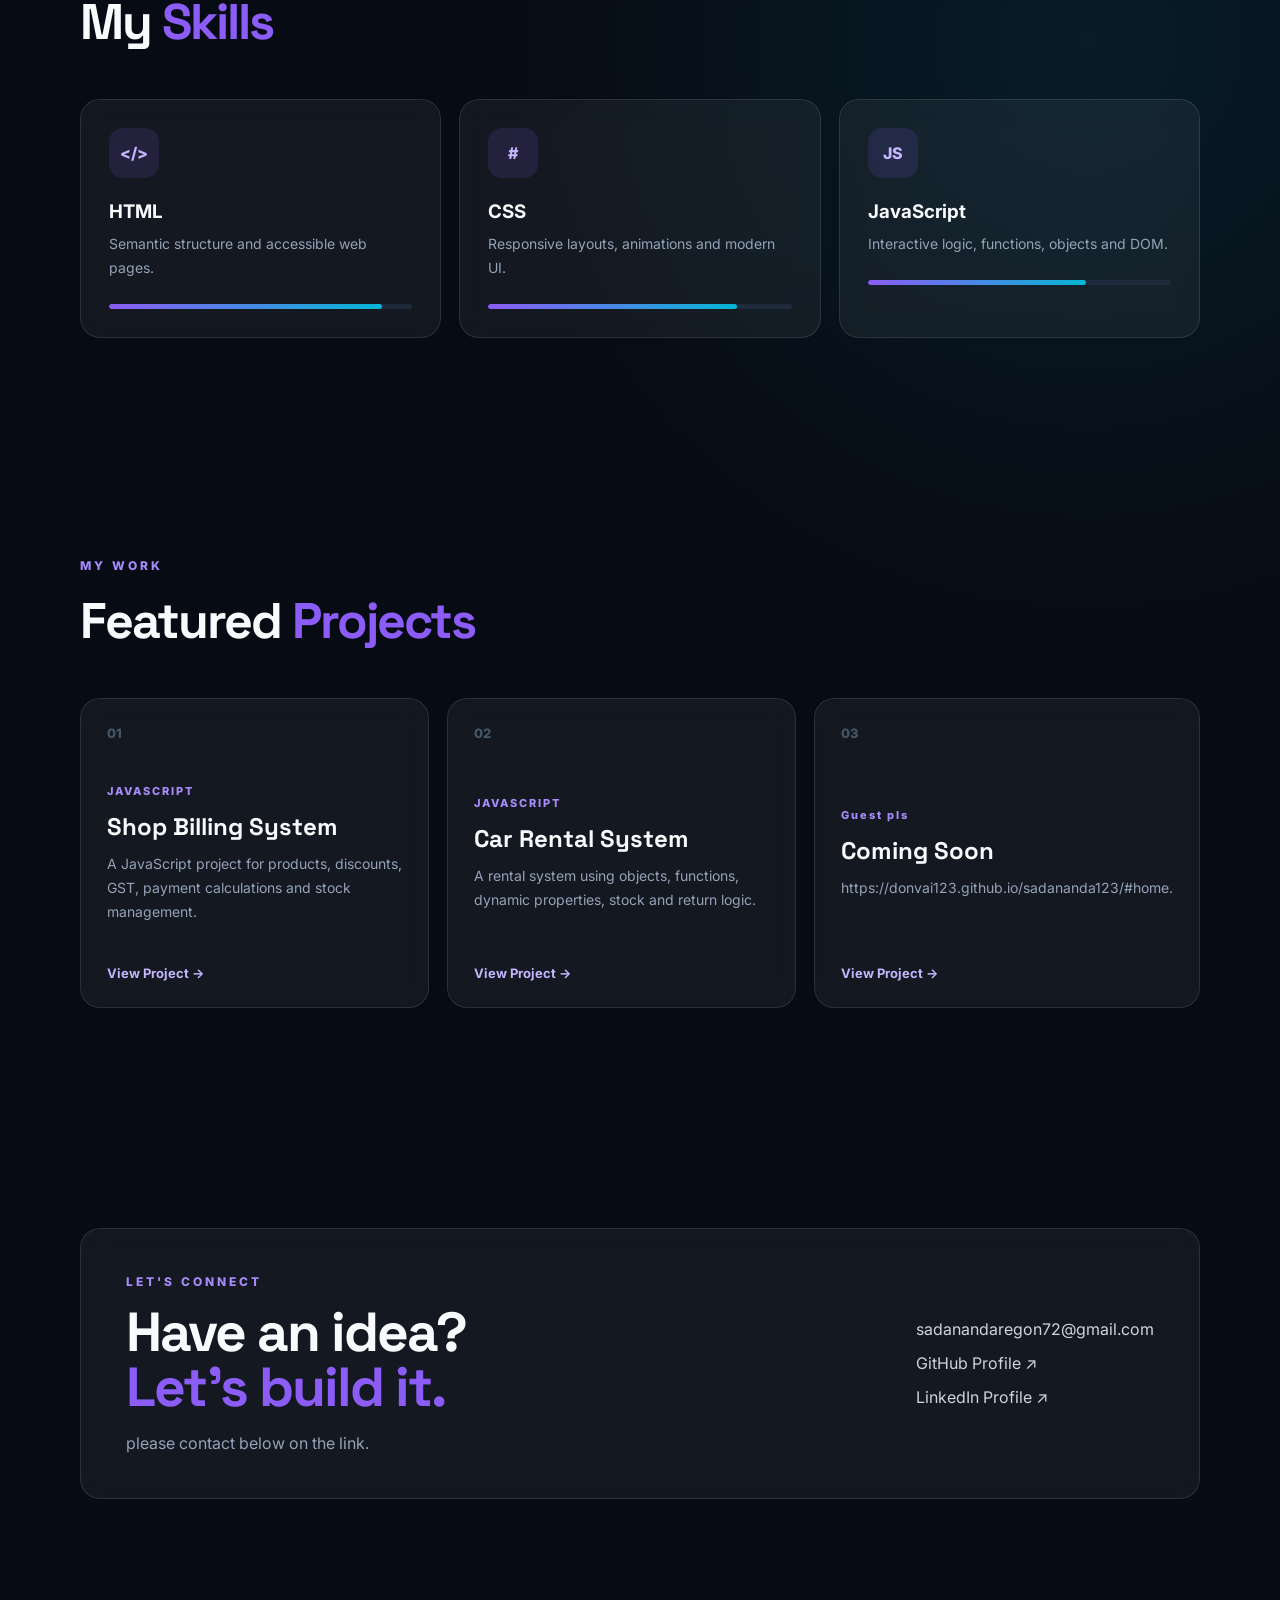
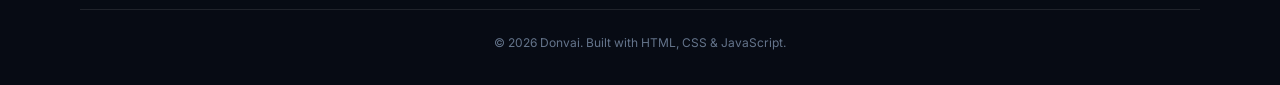
==== commit a76177a9: "Fix link to login for family in index.html" ====
--- a/index.html
+++ b/index.html
@@ -25,7 +25,7 @@
             <a href="httpsgithub.com">Home</a>
             <a href="#about">About</a>
             <a href="#skills">Skills</a>
-            <a href="Donvai123/regon.sada/blob/main/donl/index2.html">login for family</a>
+            <a href="Donvai123/regon.sada/donl/index2.html">login for family</a>
             <a href="https://wa.me/917086222528" target="_blank">Whatsaap msg kijiye</a>
         </nav>
     </header>
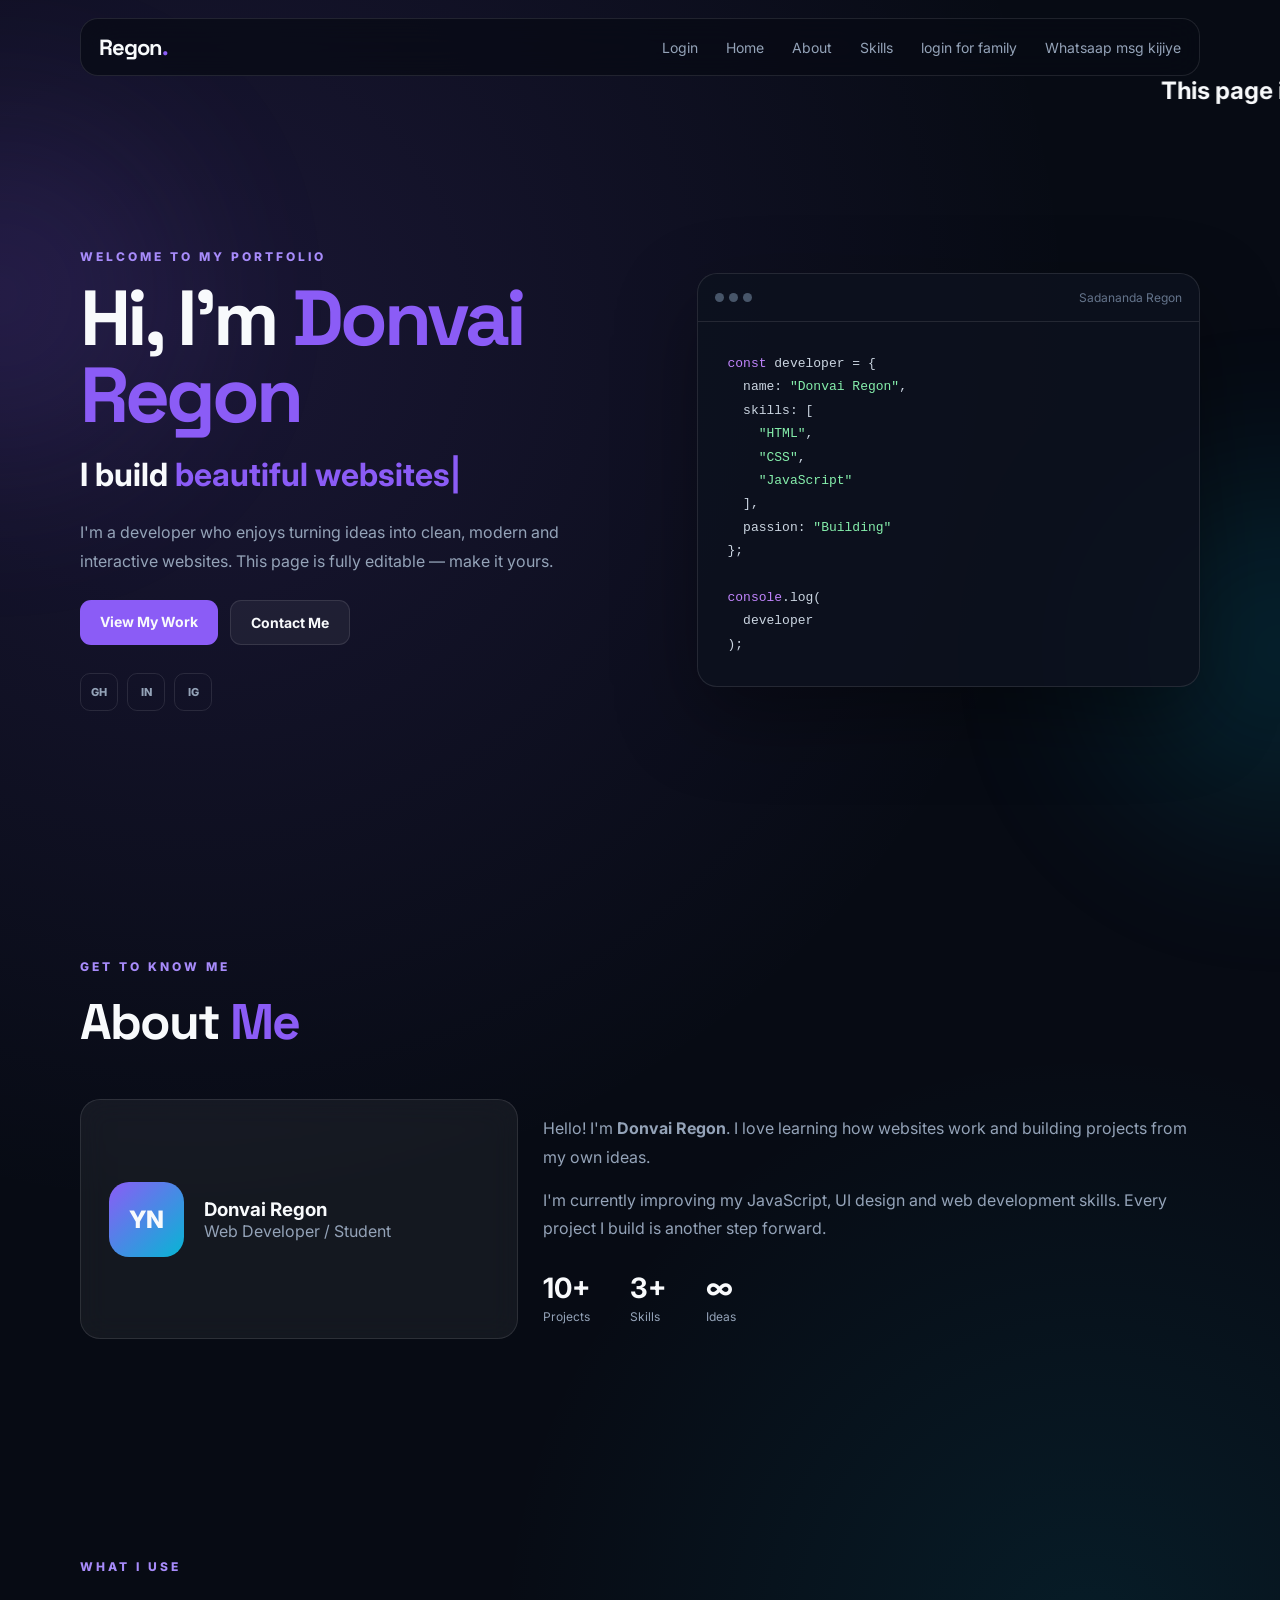
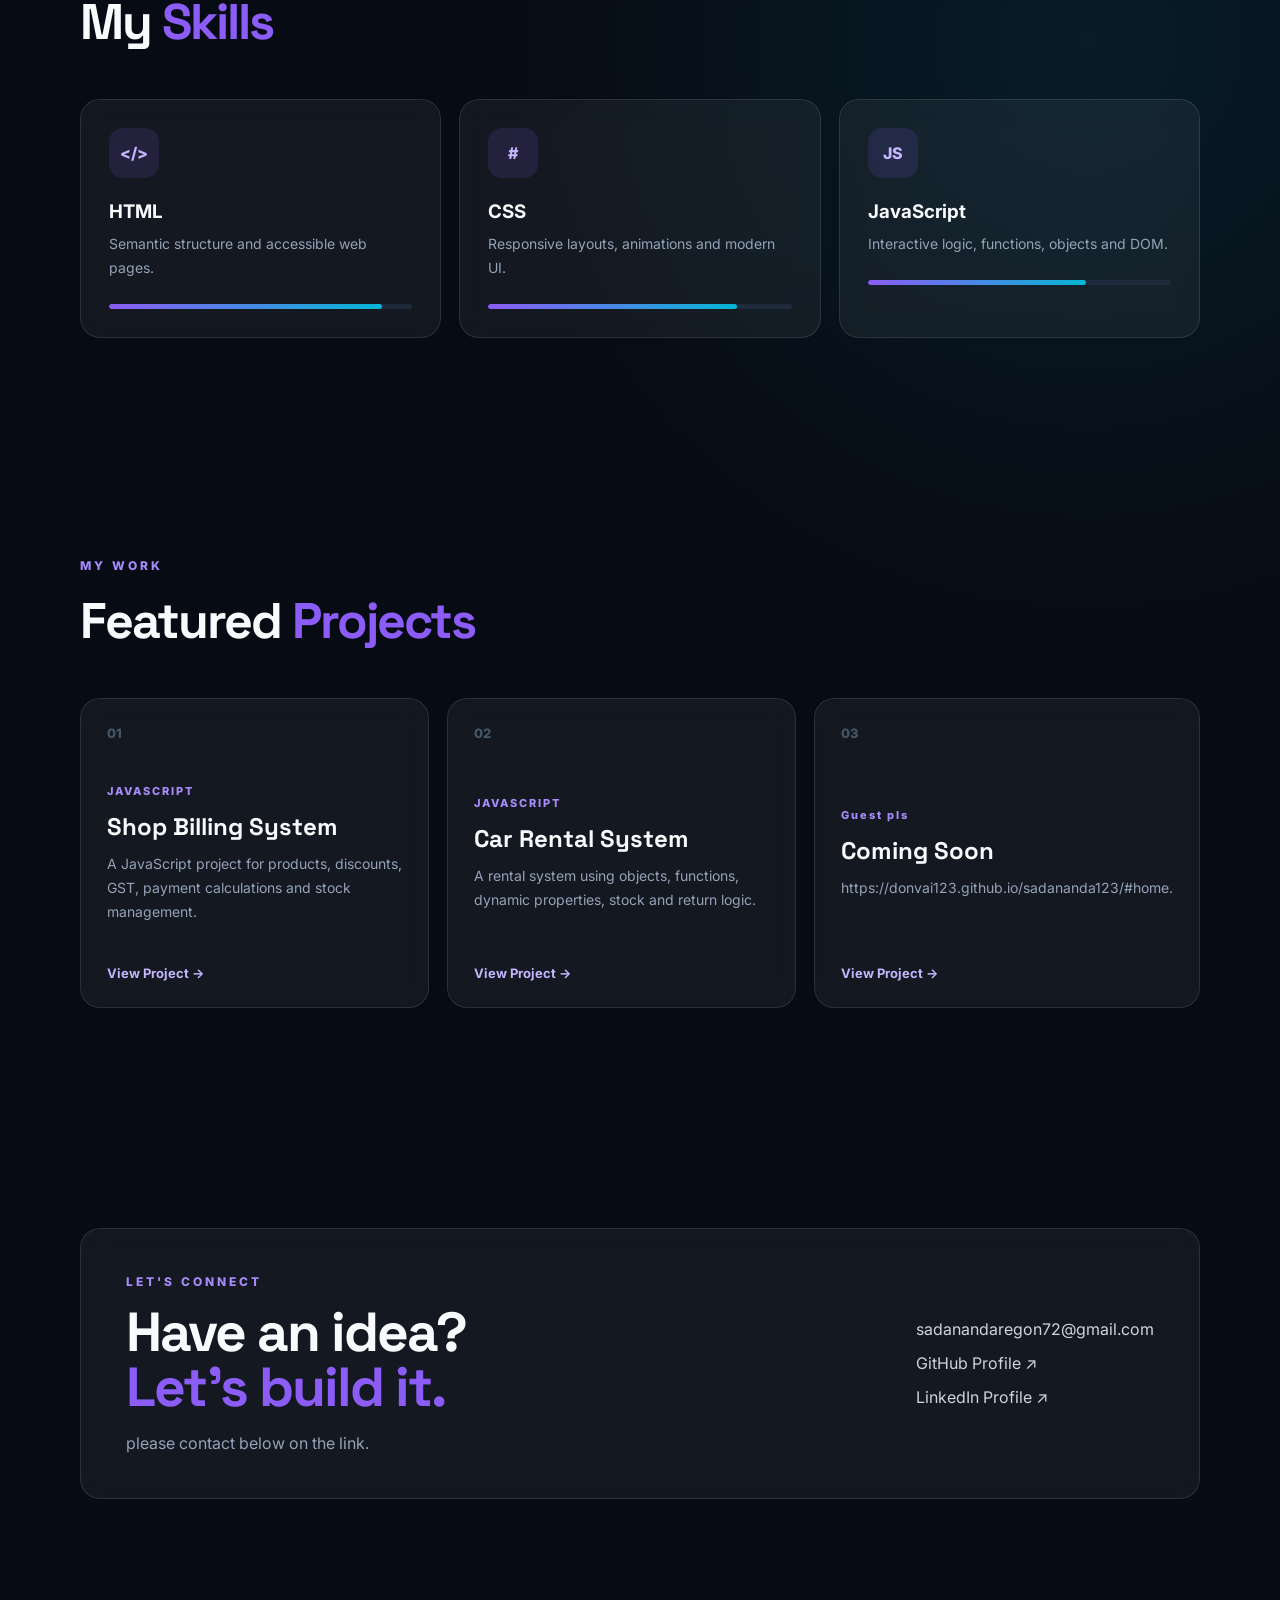
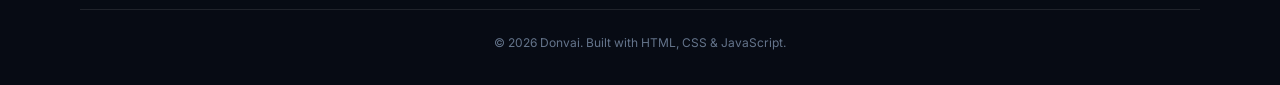
==== commit f5b1e0d4: "Update login link for family in index.html" ====
--- a/index.html
+++ b/index.html
@@ -25,7 +25,7 @@
             <a href="httpsgithub.com">Home</a>
             <a href="#about">About</a>
             <a href="#skills">Skills</a>
-            <a href="Donvai123/regon.sada/donl/index2.html">login for family</a>
+            <a href="/donl/index2.html">login for family</a>
             <a href="https://wa.me/917086222528" target="_blank">Whatsaap msg kijiye</a>
         </nav>
     </header>
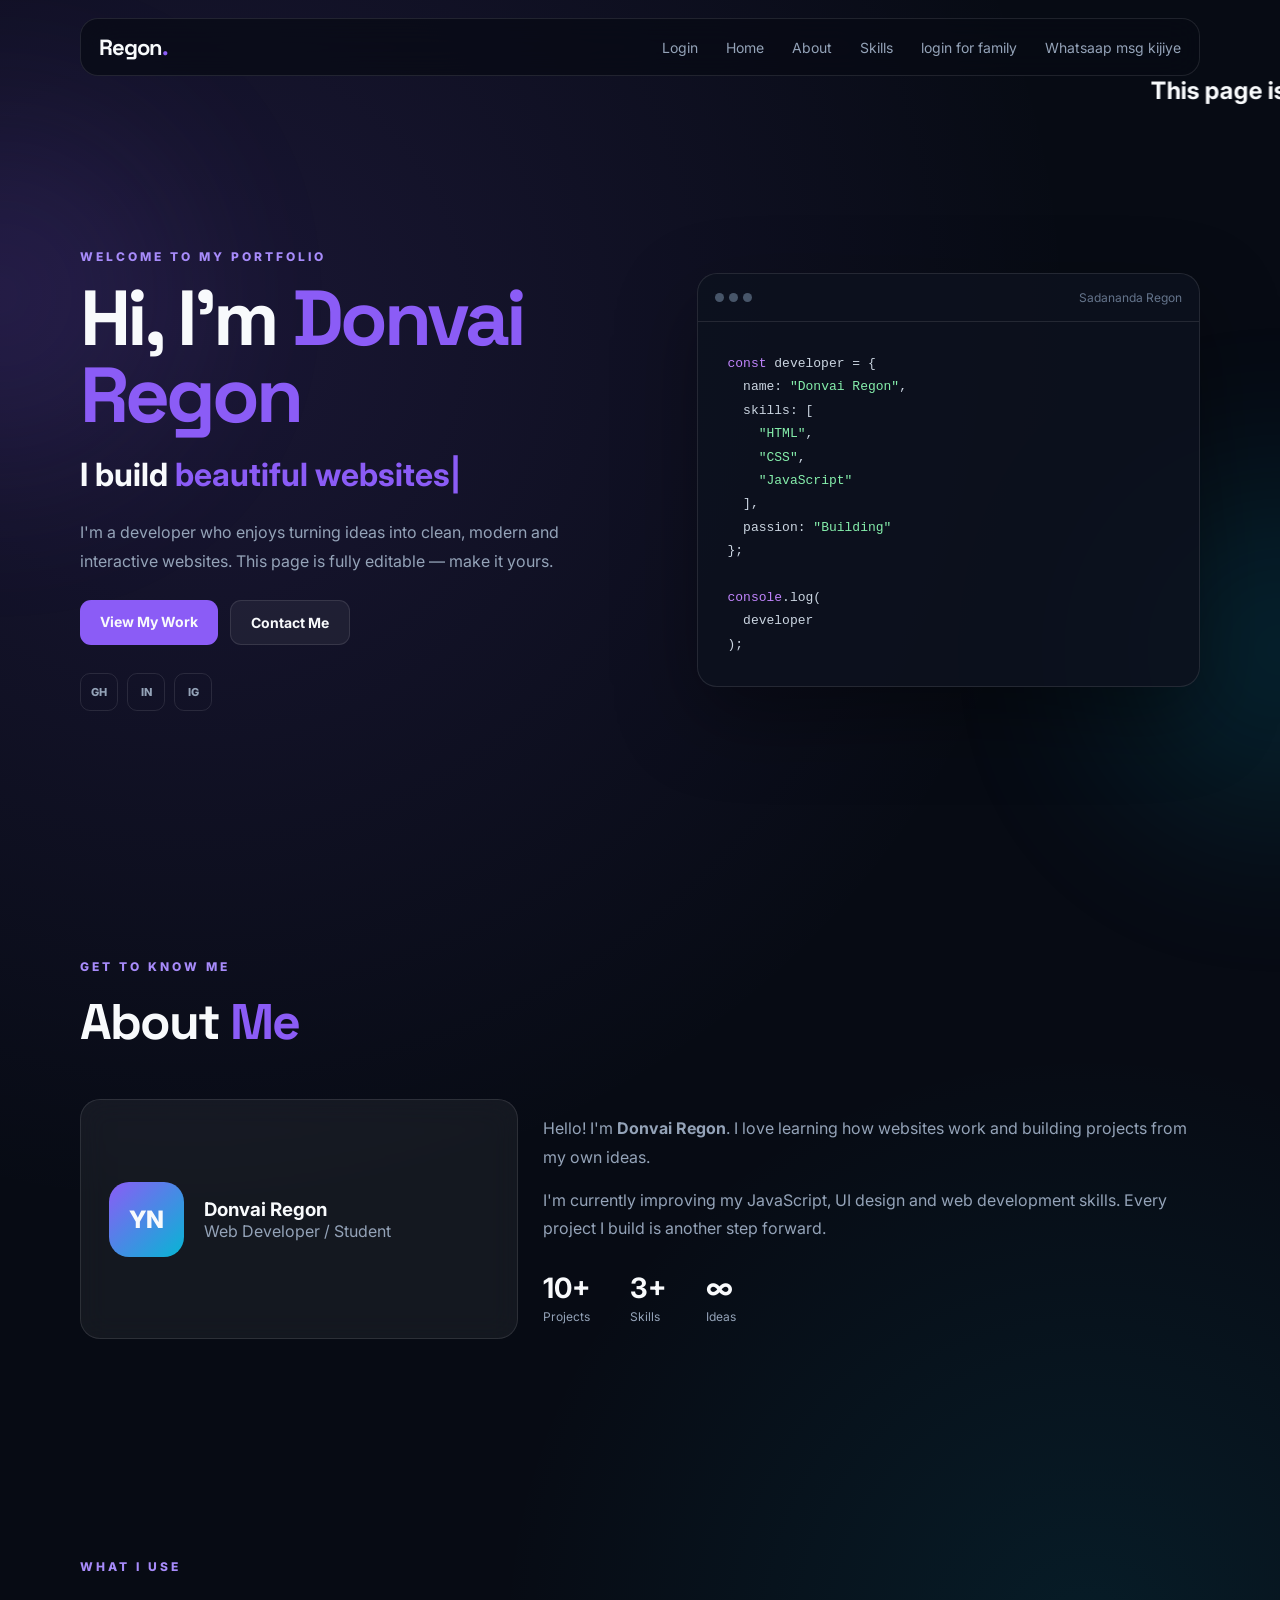
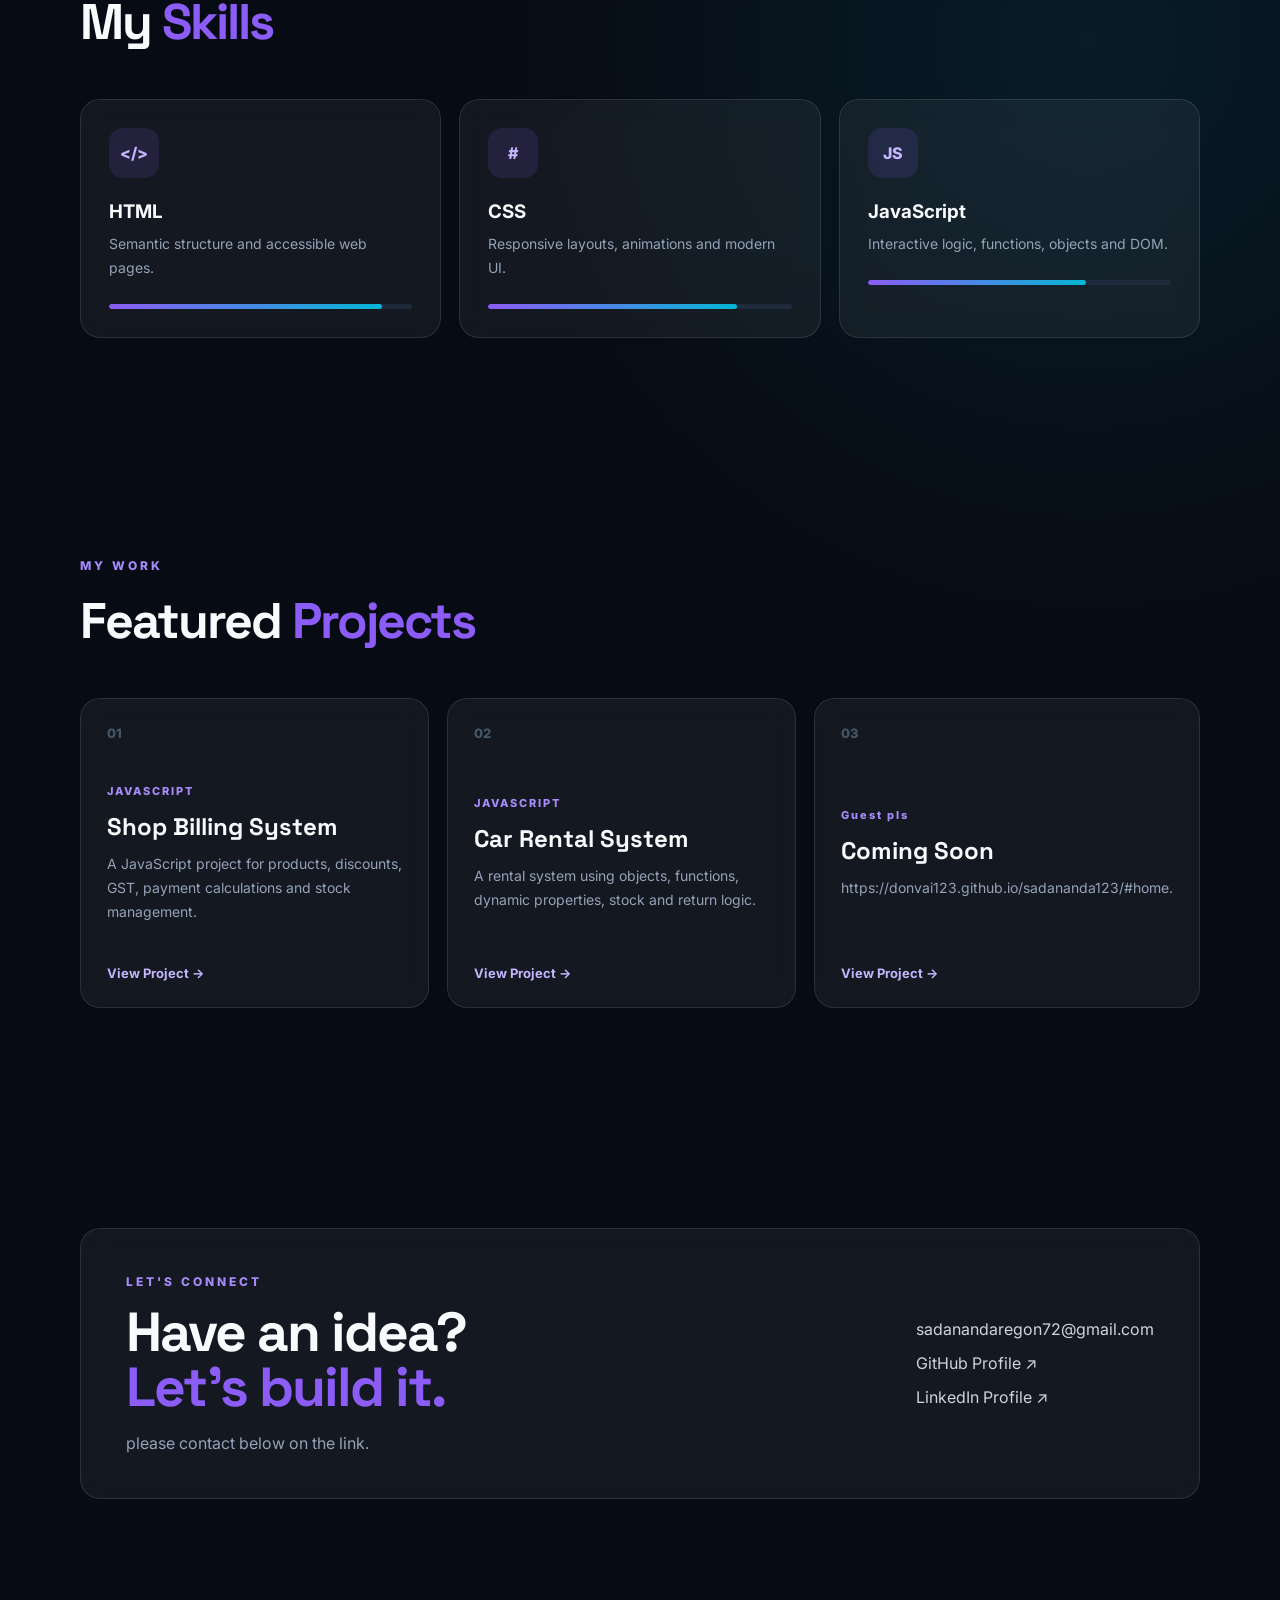
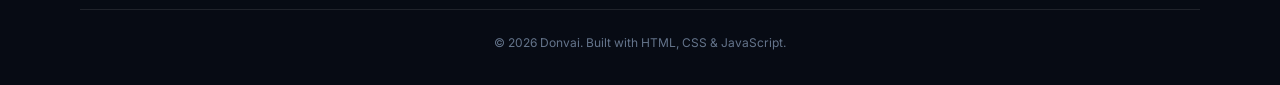
==== commit abab9a12: "Update login link for family to use full URL" ====
--- a/index.html
+++ b/index.html
@@ -25,7 +25,7 @@
             <a href="httpsgithub.com">Home</a>
             <a href="#about">About</a>
             <a href="#skills">Skills</a>
-            <a href="/donl/index2.html">login for family</a>
+            <a href="https://donvai123.github.io/regon.sada/donl/index2.html">login for family</a>
             <a href="https://wa.me/917086222528" target="_blank">Whatsaap msg kijiye</a>
         </nav>
     </header>
